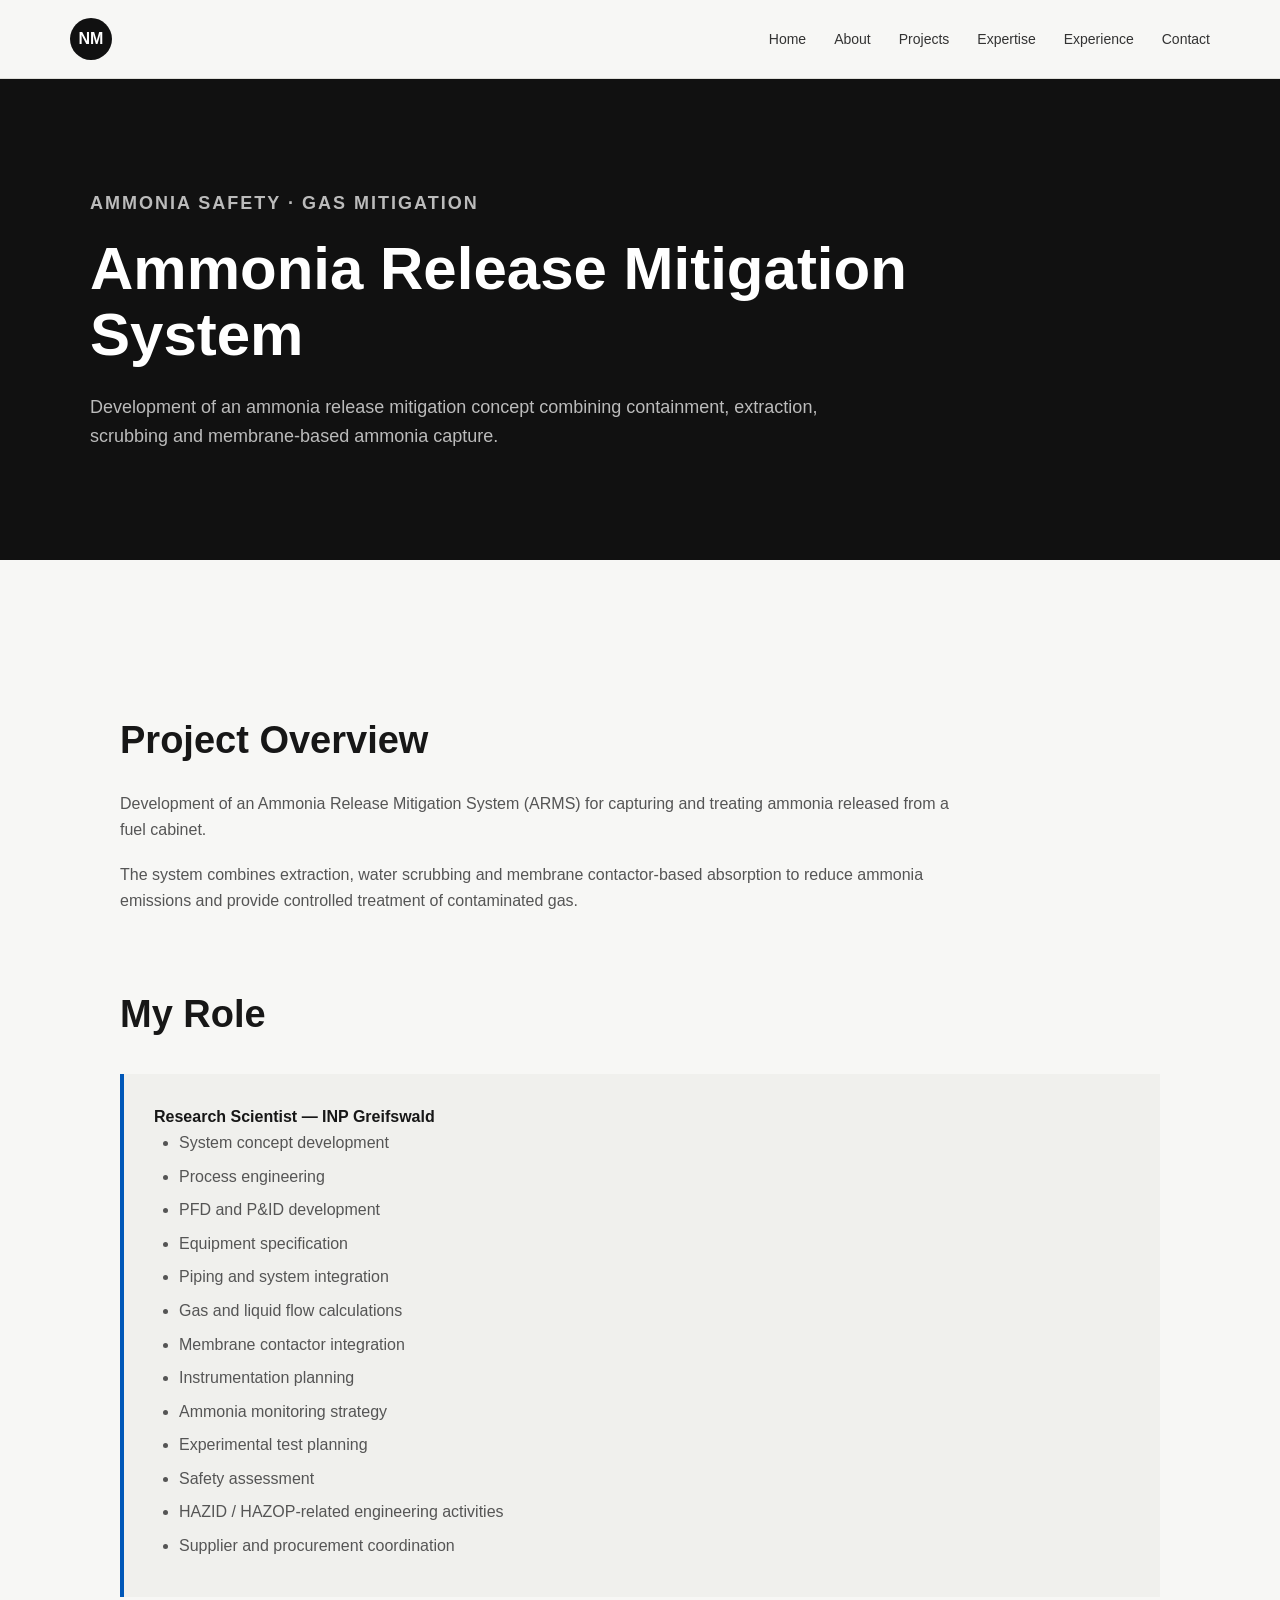
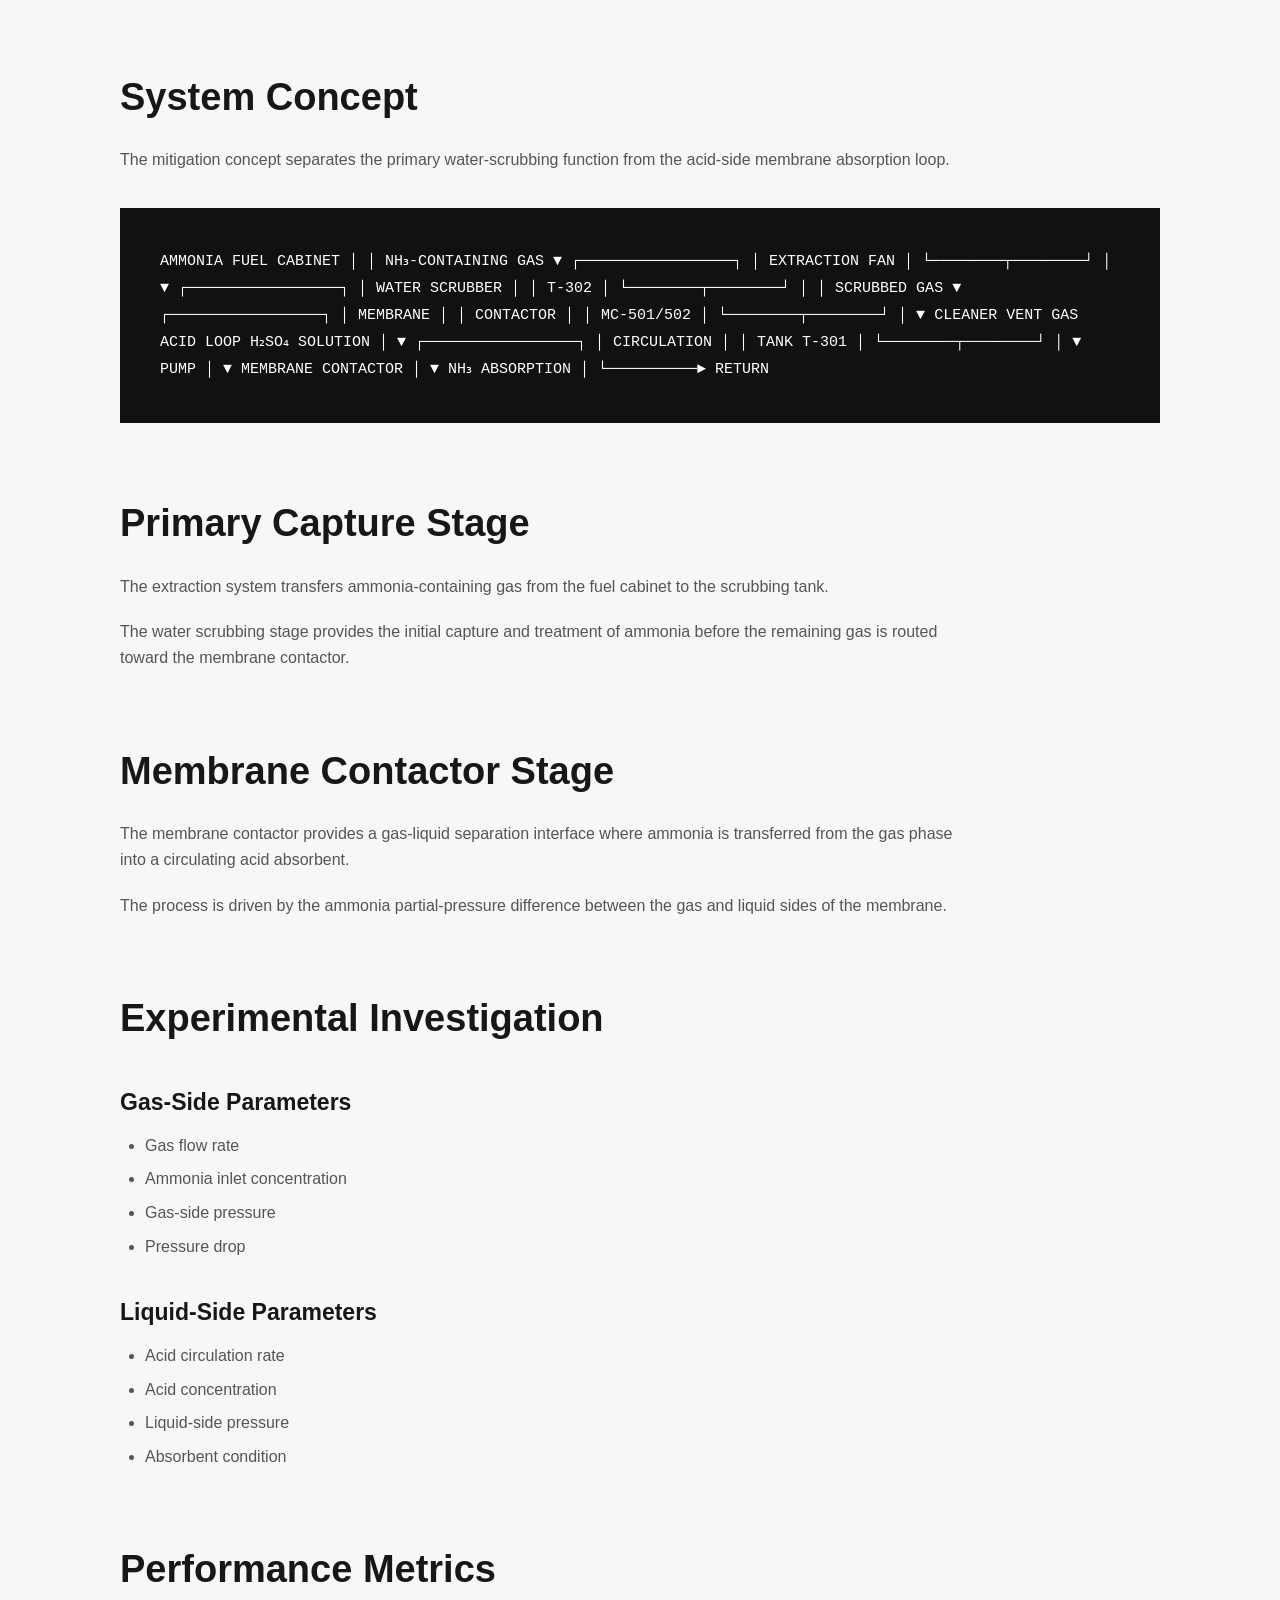
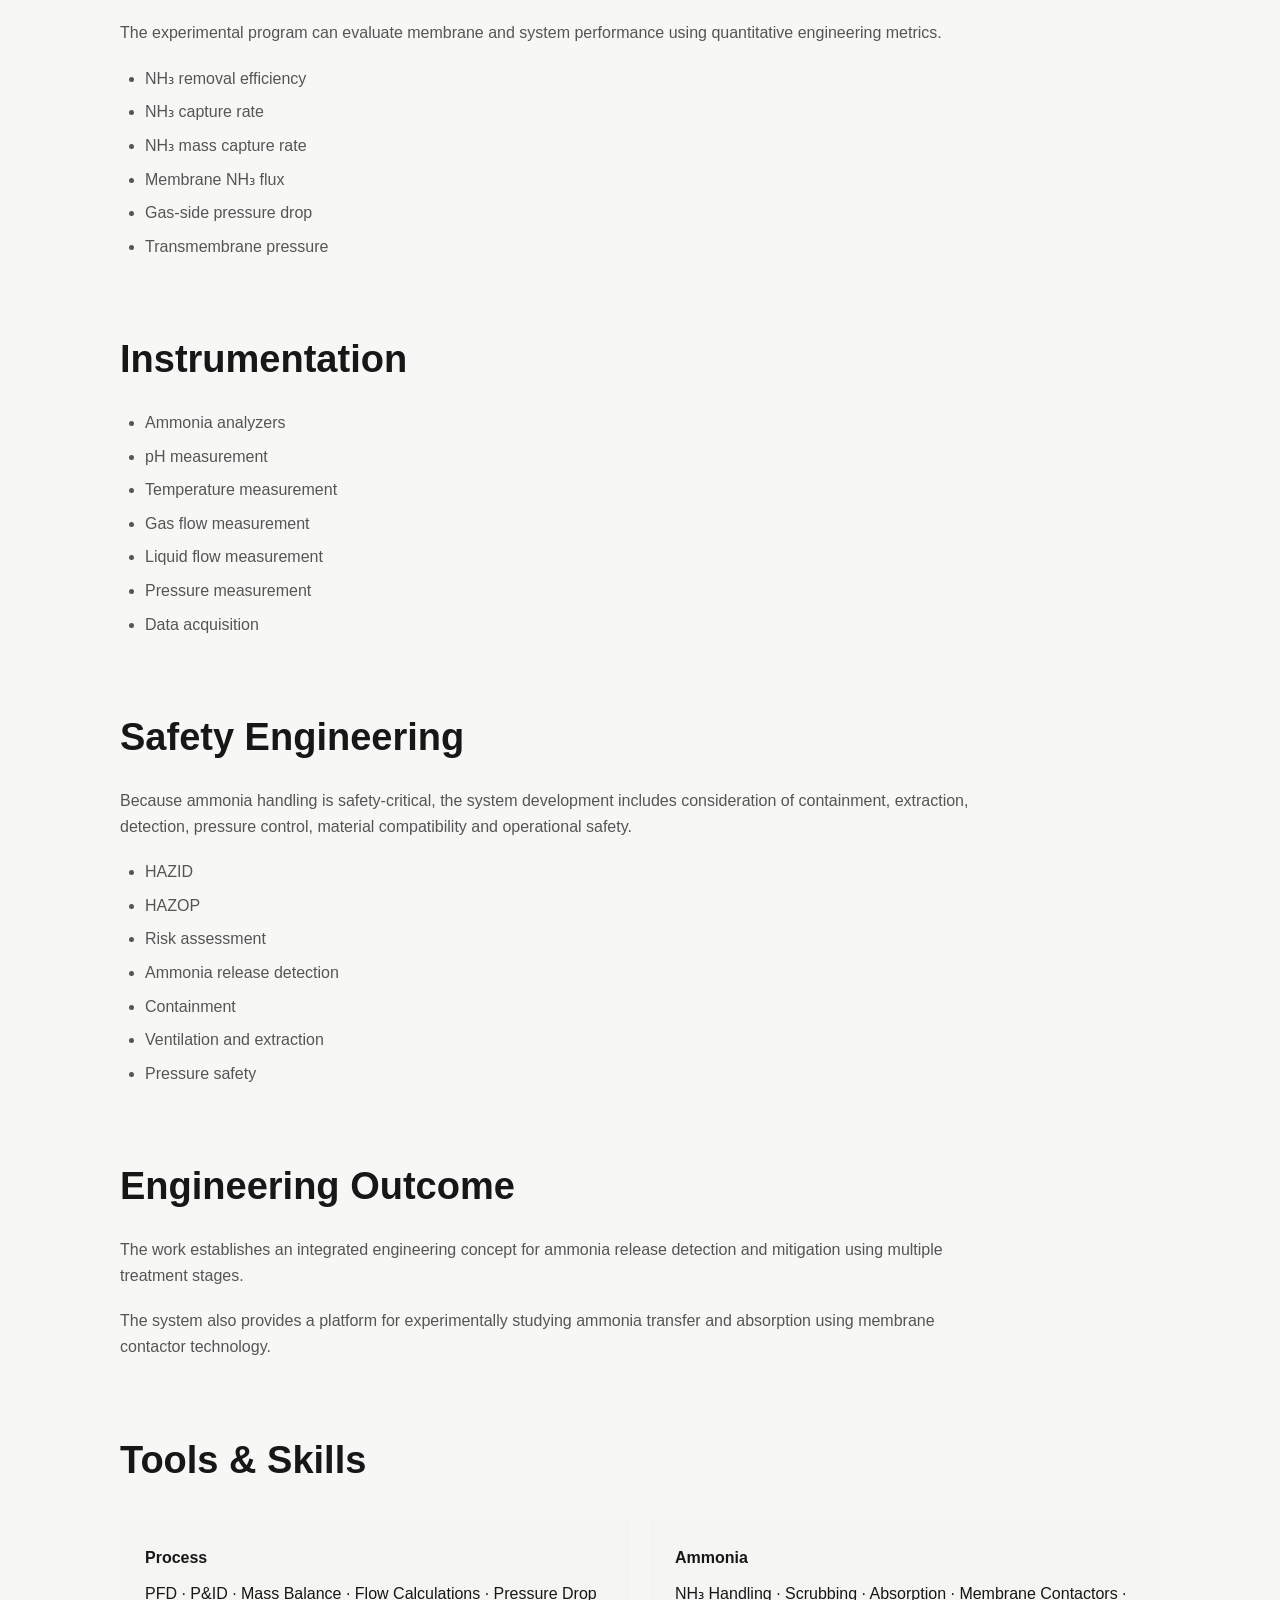
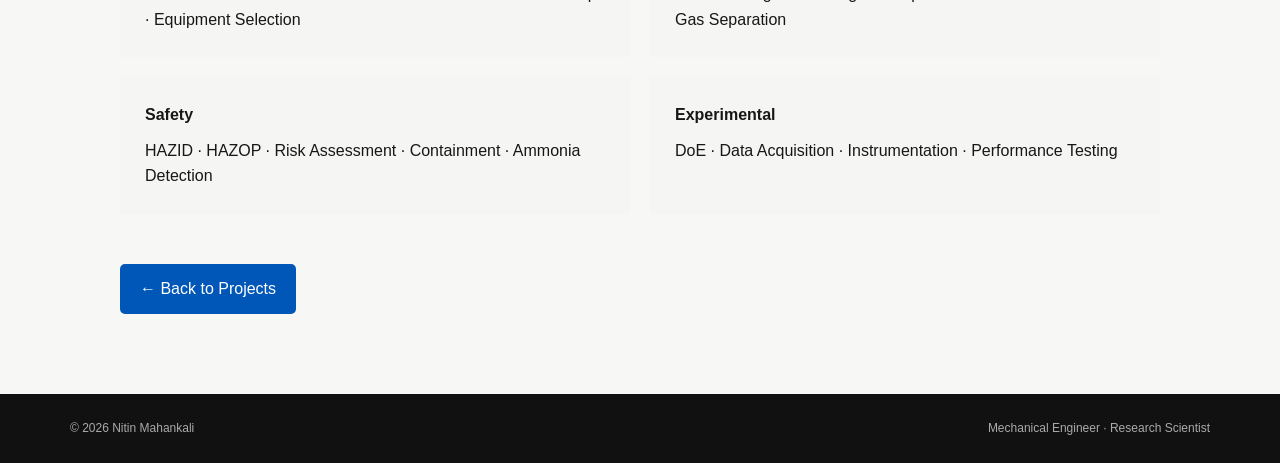
==== projects/ammonia-mitigation.html @ 378dc77d "Add ammonia mitigation project HTML page This HTML file outlines the Ammonia Release Mitigation Syst" ====
<!DOCTYPE html>
<html lang="en">

<head>

<meta charset="UTF-8">

<meta name="viewport" content="width=device-width, initial-scale=1.0">

<title>Ammonia Release Mitigation | Nitin Mahankali</title>

<link rel="stylesheet" href="../style.css">

<style>

.project-hero {
    background:#111;
    color:white;
    padding:110px 30px;
}

.project-hero-container {
    max-width:1100px;
    margin:auto;
}

.project-hero h1 {
    font-size:60px;
    line-height:1.1;
    max-width:850px;
    margin-bottom:25px;
}

.project-hero p {
    max-width:800px;
    color:#bbb;
    font-size:18px;
}

.project-content {
    max-width:1100px;
    margin:auto;
    padding:80px 30px;
}

.project-content h2 {
    font-size:38px;
    margin-top:70px;
    margin-bottom:20px;
}

.project-content h3 {
    font-size:23px;
    margin-top:35px;
    margin-bottom:12px;
}

.project-content p {
    max-width:850px;
    color:#555;
    margin-bottom:20px;
}

.project-content ul {
    max-width:850px;
    padding-left:25px;
    color:#555;
}

.project-content li {
    margin-bottom:8px;
}

.role-box {
    background:#f0f0ed;
    padding:30px;
    border-left:4px solid #0057b8;
    margin:30px 0;
}

.diagram {
    background:#111;
    color:white;
    padding:40px;
    margin:35px 0;
    font-family:monospace;
    font-size:15px;
    line-height:1.8;
    overflow-x:auto;
}

.skills-box {
    display:grid;
    grid-template-columns:repeat(2,1fr);
    gap:20px;
    margin-top:30px;
}

.skill-group {
    background:#f5f5f3;
    padding:25px;
}

.skill-group strong {
    display:block;
    margin-bottom:10px;
}

.back-button {
    display:inline-block;
    margin-top:50px;
    padding:12px 20px;
    background:#0057b8;
    color:white;
    text-decoration:none;
    border-radius:5px;
}

@media(max-width:700px) {

.project-hero h1 {
    font-size:42px;
}

.skills-box {
    grid-template-columns:1fr;
}

.project-content {
    padding:60px 20px;
}

}

</style>

</head>


<body>


<nav class="navbar">

<div class="nav-container">

<a href="../index.html" class="logo">NM</a>

<div class="nav-links">

<a href="../index.html#home">Home</a>
<a href="../index.html#about">About</a>
<a href="../index.html#projects">Projects</a>
<a href="../index.html#expertise">Expertise</a>
<a href="../index.html#experience">Experience</a>
<a href="../index.html#contact">Contact</a>

</div>

</div>

</nav>



<section class="project-hero">

<div class="project-hero-container">

<p class="eyebrow">
AMMONIA SAFETY · GAS MITIGATION
</p>

<h1>
Ammonia Release
Mitigation System
</h1>

<p>
Development of an ammonia release mitigation concept combining
containment, extraction, scrubbing and membrane-based ammonia
capture.
</p>

</div>

</section>



<main class="project-content">


<h2>Project Overview</h2>

<p>
Development of an Ammonia Release Mitigation System (ARMS)
for capturing and treating ammonia released from a fuel cabinet.
</p>

<p>
The system combines extraction, water scrubbing and membrane
contactor-based absorption to reduce ammonia emissions and
provide controlled treatment of contaminated gas.
</p>



<h2>My Role</h2>

<div class="role-box">

<strong>
Research Scientist — INP Greifswald
</strong>

<ul>

<li>System concept development</li>

<li>Process engineering</li>

<li>PFD and P&ID development</li>

<li>Equipment specification</li>

<li>Piping and system integration</li>

<li>Gas and liquid flow calculations</li>

<li>Membrane contactor integration</li>

<li>Instrumentation planning</li>

<li>Ammonia monitoring strategy</li>

<li>Experimental test planning</li>

<li>Safety assessment</li>

<li>HAZID / HAZOP-related engineering activities</li>

<li>Supplier and procurement coordination</li>

</ul>

</div>



<h2>System Concept</h2>

<p>
The mitigation concept separates the primary water-scrubbing
function from the acid-side membrane absorption loop.
</p>

<div class="diagram">

        AMMONIA FUEL CABINET
                │
                │ NH₃-CONTAINING GAS
                ▼
        ┌─────────────────┐
        │ EXTRACTION FAN  │
        └────────┬────────┘
                 │
                 ▼
        ┌─────────────────┐
        │ WATER SCRUBBER  │
        │     T-302       │
        └────────┬────────┘
                 │
                 │ SCRUBBED GAS
                 ▼
        ┌─────────────────┐
        │    MEMBRANE     │
        │    CONTACTOR    │
        │    MC-501/502   │
        └────────┬────────┘
                 │
                 ▼
             CLEANER
             VENT GAS


        ACID LOOP

        H₂SO₄ SOLUTION
                │
                ▼
        ┌─────────────────┐
        │ CIRCULATION     │
        │ TANK T-301      │
        └────────┬────────┘
                 │
                 ▼
              PUMP
                 │
                 ▼
        MEMBRANE CONTACTOR
                 │
                 ▼
        NH₃ ABSORPTION
                 │
                 └──────────► RETURN

</div>



<h2>Primary Capture Stage</h2>

<p>
The extraction system transfers ammonia-containing gas from the
fuel cabinet to the scrubbing tank.
</p>

<p>
The water scrubbing stage provides the initial capture and
treatment of ammonia before the remaining gas is routed toward
the membrane contactor.
</p>



<h2>Membrane Contactor Stage</h2>

<p>
The membrane contactor provides a gas-liquid separation interface
where ammonia is transferred from the gas phase into a circulating
acid absorbent.
</p>

<p>
The process is driven by the ammonia partial-pressure difference
between the gas and liquid sides of the membrane.
</p>



<h2>Experimental Investigation</h2>

<h3>Gas-Side Parameters</h3>

<ul>

<li>Gas flow rate</li>

<li>Ammonia inlet concentration</li>

<li>Gas-side pressure</li>

<li>Pressure drop</li>

</ul>


<h3>Liquid-Side Parameters</h3>

<ul>

<li>Acid circulation rate</li>

<li>Acid concentration</li>

<li>Liquid-side pressure</li>

<li>Absorbent condition</li>

</ul>



<h2>Performance Metrics</h2>

<p>
The experimental program can evaluate membrane and system
performance using quantitative engineering metrics.
</p>

<ul>

<li>NH₃ removal efficiency</li>

<li>NH₃ capture rate</li>

<li>NH₃ mass capture rate</li>

<li>Membrane NH₃ flux</li>

<li>Gas-side pressure drop</li>

<li>Transmembrane pressure</li>

</ul>



<h2>Instrumentation</h2>

<ul>

<li>Ammonia analyzers</li>

<li>pH measurement</li>

<li>Temperature measurement</li>

<li>Gas flow measurement</li>

<li>Liquid flow measurement</li>

<li>Pressure measurement</li>

<li>Data acquisition</li>

</ul>



<h2>Safety Engineering</h2>

<p>
Because ammonia handling is safety-critical, the system development
includes consideration of containment, extraction, detection,
pressure control, material compatibility and operational safety.
</p>

<ul>

<li>HAZID</li>

<li>HAZOP</li>

<li>Risk assessment</li>

<li>Ammonia release detection</li>

<li>Containment</li>

<li>Ventilation and extraction</li>

<li>Pressure safety</li>

</ul>



<h2>Engineering Outcome</h2>

<p>
The work establishes an integrated engineering concept for
ammonia release detection and mitigation using multiple
treatment stages.
</p>

<p>
The system also provides a platform for experimentally studying
ammonia transfer and absorption using membrane contactor
technology.
</p>



<h2>Tools & Skills</h2>

<div class="skills-box">

<div class="skill-group">

<strong>Process</strong>

PFD · P&ID · Mass Balance · Flow Calculations ·
Pressure Drop · Equipment Selection

</div>


<div class="skill-group">

<strong>Ammonia</strong>

NH₃ Handling · Scrubbing · Absorption ·
Membrane Contactors · Gas Separation

</div>


<div class="skill-group">

<strong>Safety</strong>

HAZID · HAZOP · Risk Assessment ·
Containment · Ammonia Detection

</div>


<div class="skill-group">

<strong>Experimental</strong>

DoE · Data Acquisition · Instrumentation ·
Performance Testing

</div>

</div>



<a href="../index.html#projects" class="back-button">

← Back to Projects

</a>

</main>


<footer>

<div class="footer-container">

<p>© 2026 Nitin Mahankali</p>

<p>Mechanical Engineer · Research Scientist</p>

</div>

</footer>


</body>

</html>
---- style.css ----
* {
    margin: 0;
    padding: 0;
    box-sizing: border-box;
}


html {
    scroll-behavior: smooth;
}


body {

    font-family:
        Inter,
        Arial,
        Helvetica,
        sans-serif;

    background: #f7f7f5;

    color: #171717;

    line-height: 1.6;
}


/* =========================
   NAVIGATION
========================= */

.navbar {

    position: sticky;

    top: 0;

    z-index: 1000;

    background: rgba(247, 247, 245, 0.95);

    border-bottom: 1px solid #deded9;

    backdrop-filter: blur(10px);
}


.nav-container {

    max-width: 1200px;

    margin: auto;

    padding: 18px 30px;

    display: flex;

    justify-content: space-between;

    align-items: center;
}


.logo {

    width: 42px;

    height: 42px;

    display: flex;

    align-items: center;

    justify-content: center;

    background: #111;

    color: white;

    text-decoration: none;

    font-weight: 700;

    border-radius: 50%;
}


.nav-links {

    display: flex;

    gap: 28px;
}


.nav-links a {

    color: #333;

    text-decoration: none;

    font-size: 14px;

    font-weight: 500;
}


.nav-links a:hover {

    color: #0057b8;
}



/* =========================
   GENERAL
========================= */

.section-container {

    max-width: 1200px;

    margin: auto;

    padding: 0 30px;
}


.section {

    padding: 110px 0;
}


.eyebrow {

    font-size: 12px;

    letter-spacing: 2px;

    font-weight: 700;

    color: #0057b8;

    margin-bottom: 18px;
}


.section-heading {

    max-width: 800px;

    margin-bottom: 55px;
}


.section-heading h2 {

    font-size: 48px;

    line-height: 1.15;

    margin-bottom: 20px;
}


.section-heading > p:last-child {

    color: #666;

    font-size: 17px;
}



/* =========================
   HERO
========================= */

.hero {

    min-height: 88vh;

    display: flex;

    align-items: center;

    background: #f7f7f5;
}


.hero-container {

    max-width: 1200px;

    width: 100%;

    margin: auto;

    padding: 100px 30px;

    display: grid;

    grid-template-columns: 1.3fr 0.7fr;

    gap: 80px;

    align-items: center;
}


.hero h1 {

    font-size: 68px;

    line-height: 1.05;

    letter-spacing: -2px;

    max-width: 800px;

    margin-bottom: 30px;
}


.hero h1 span {

    display: block;

    color: #0057b8;
}


.hero-description {

    max-width: 750px;

    font-size: 19px;

    color: #555;

    margin-bottom: 35px;
}


.hero-buttons {

    display: flex;

    gap: 14px;

    margin-bottom: 40px;
}


.btn {

    display: inline-block;

    padding: 13px 23px;

    text-decoration: none;

    border-radius: 5px;

    font-weight: 600;

    font-size: 14px;
}


.btn-primary {

    background: #0057b8;

    color: white;
}


.btn-outline {

    border: 1px solid #222;

    color: #222;

    background: transparent;
}


.btn:hover {

    transform: translateY(-2px);
}


.hero-tags {

    display: flex;

    flex-wrap: wrap;

    gap: 8px;
}


.hero-tags span {

    border: 1px solid #d5d5d0;

    padding: 7px 12px;

    border-radius: 20px;

    font-size: 12px;

    color: #555;
}



/* =========================
   HERO VISUAL
========================= */

.hero-visual {

    display: flex;

    justify-content: center;
}


.engineering-card {

    width: 330px;

    height: 390px;

    background: #111;

    color: white;

    padding: 35px;

    display: flex;

    flex-direction: column;

    justify-content: space-between;

    transform: rotate(2deg);

    box-shadow: 20px 20px 0 #d9d9d4;
}


.card-line {

    width: 60px;

    height: 3px;

    background: #3d8eea;
}


.engineering-card p {

    font-size: 11px;

    letter-spacing: 2px;

    color: #aaa;
}


.engineering-card h3 {

    font-size: 25px;

    line-height: 1.2;
}


.system-diagram {

    display: flex;

    align-items: center;

    justify-content: space-between;

    border-top: 1px solid #444;

    border-bottom: 1px solid #444;

    padding: 25px 0;

    font-size: 13px;

    font-weight: 700;
}


.arrow {

    color: #3d8eea;
}



/* =========================
   ABOUT
========================= */

.about {

    background: white;
}


.about-grid {

    display: grid;

    grid-template-columns: 1fr 1fr;

    gap: 80px;
}


.about-grid p {

    color: #555;

    margin-bottom: 20px;
}


.large-text {

    font-size: 28px;

    line-height: 1.4;

    color: #222 !important;
}



/* =========================
   PROJECTS
========================= */

.projects {

    background: #eeeeeb;
}


.project-grid {

    display: grid;

    grid-template-columns: repeat(3, 1fr);

    gap: 20px;
}


.project-card {

    background: white;

    padding: 35px;

    min-height: 350px;

    border: 1px solid #ddd;

    display: flex;

    flex-direction: column;

    transition: 0.25s ease;
}


.project-card:hover {

    transform: translateY(-7px);

    box-shadow: 0 15px 35px rgba(0,0,0,0.08);
}


.project-number {

    font-size: 12px;

    color: #888;

    margin-bottom: 35px;
}


.project-category {

    font-size: 11px;

    letter-spacing: 1.5px;

    color: #0057b8;

    font-weight: 700;

    margin-bottom: 15px;
}


.project-card h3 {

    font-size: 25px;

    line-height: 1.2;

    margin-bottom: 18px;
}


.project-card p {

    color: #666;

    font-size: 15px;
}


.project-card a {

    margin-top: auto;

    padding-top: 25px;

    text-decoration: none;

    color: #0057b8;

    font-weight: 700;

    font-size: 14px;
}



/* =========================
   EXPERTISE
========================= */

.expertise {

    background: #111;

    color: white;
}


.expertise .section-heading h2 {

    color: white;
}


.expertise-grid {

    display: grid;

    grid-template-columns: repeat(3, 1fr);

    gap: 1px;

    background: #444;
}


.expertise-card {

    background: #111;

    padding: 35px;

    min-height: 220px;
}


.expertise-card span {

    font-size: 12px;

    color: #777;
}


.expertise-card h3 {

    font-size: 22px;

    margin: 25px 0 15px;
}


.expertise-card p {

    color: #aaa;

    font-size: 14px;
}



/* =========================
   EXPERIENCE
========================= */

.experience {

    background: white;
}


.timeline {

    border-top: 1px solid #ccc;
}


.timeline-item {

    display: grid;

    grid-template-columns: 220px 1fr;

    gap: 50px;

    padding: 40px 0;

    border-bottom: 1px solid #ccc;
}


.timeline-year {

    font-size: 14px;

    color: #0057b8;

    font-weight: 700;
}


.timeline-item h3 {

    font-size: 25px;

    margin-bottom: 4px;
}


.company {

    color: #666;

    font-weight: 600;

    margin-bottom: 15px;
}


.timeline-item p:last-child {

    color: #666;

    max-width: 750px;
}



/* =========================
   CONTACT
========================= */

.contact {

    background: #eeeeeb;

    text-align: center;
}


.contact .section-container {

    max-width: 850px;
}


.contact h2 {

    font-size: 55px;

    line-height: 1.1;

    margin-bottom: 25px;
}


.contact > .section-container > p:not(.eyebrow) {

    color: #666;

    font-size: 18px;

    margin-bottom: 35px;
}


.contact-links {

    display: flex;

    justify-content: center;

    gap: 30px;
}


.contact-links a {

    color: #0057b8;

    text-decoration: none;

    font-weight: 700;
}



/* =========================
   FOOTER
========================= */

footer {

    background: #111;

    color: #aaa;
}


.footer-container {

    max-width: 1200px;

    margin: auto;

    padding: 25px 30px;

    display: flex;

    justify-content: space-between;

    font-size: 12px;
}



/* =========================
   MOBILE
========================= */

@media (max-width: 900px) {

    .nav-links {

        gap: 14px;
    }


    .hero-container {

        grid-template-columns: 1fr;

        gap: 60px;
    }


    .hero h1 {

        font-size: 52px;
    }


    .hero-visual {

        justify-content: flex-start;
    }


    .project-grid {

        grid-template-columns: 1fr 1fr;
    }


    .expertise-grid {

        grid-template-columns: 1fr 1fr;
    }


    .about-grid {

        grid-template-columns: 1fr;

        gap: 30px;
    }

}


@media (max-width: 600px) {

    .nav-container {

        padding: 15px 20px;
    }


    .nav-links a:nth-child(n+4) {

        display: none;
    }


    .section {

        padding: 75px 0;
    }


    .section-container {

        padding: 0 20px;
    }


    .hero-container {

        padding: 75px 20px;
    }


    .hero h1 {

        font-size: 42px;

        letter-spacing: -1px;
    }


    .hero-description {

        font-size: 17px;
    }


    .hero-buttons {

        flex-direction: column;

        align-items: flex-start;
    }


    .engineering-card {

        width: 280px;

        height: 340px;
    }


    .project-grid {

        grid-template-columns: 1fr;
    }


    .expertise-grid {

        grid-template-columns: 1fr;
    }


    .section-heading h2 {

        font-size: 38px;
    }


    .timeline-item {

        grid-template-columns: 1fr;

        gap: 10px;
    }


    .contact h2 {

        font-size: 40px;
    }


    .contact-links {

        flex-direction: column;

        gap: 15px;
    }


    .footer-container {

        flex-direction: column;

        gap: 8px;
    }

}
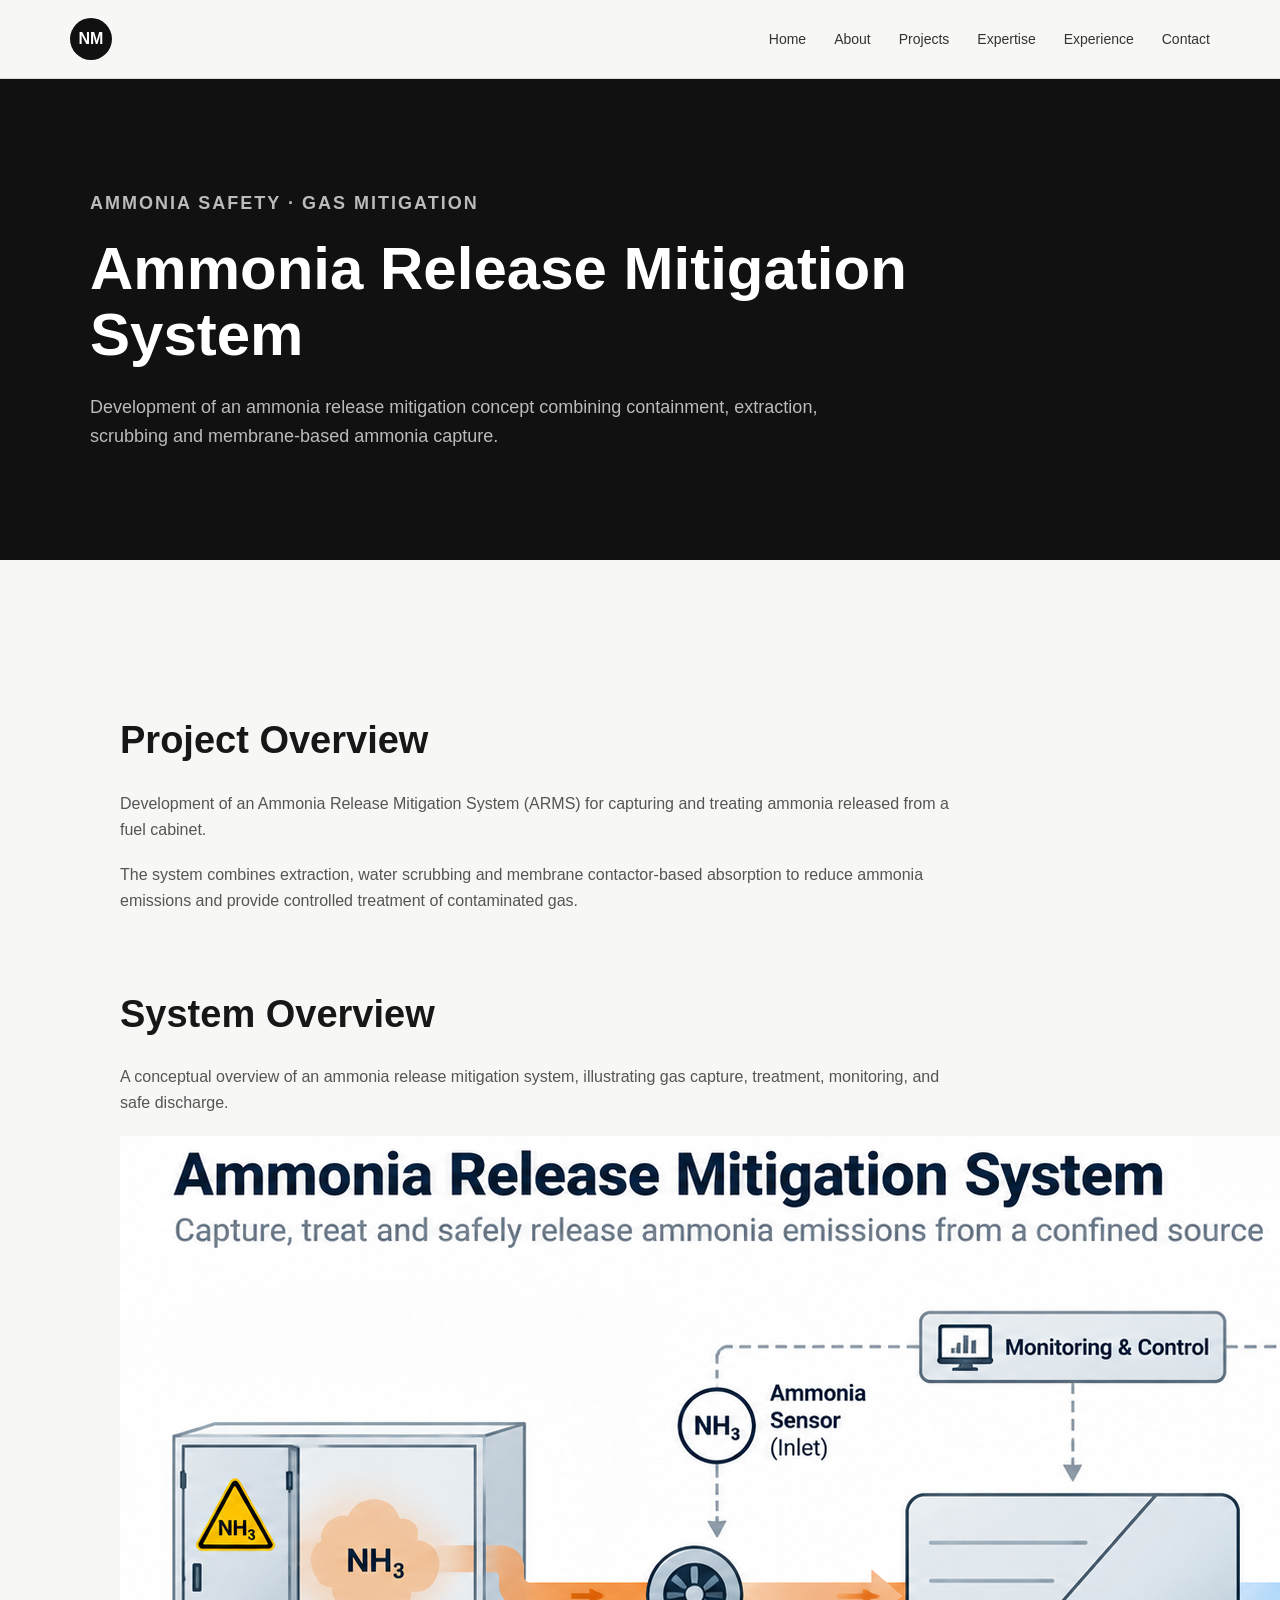
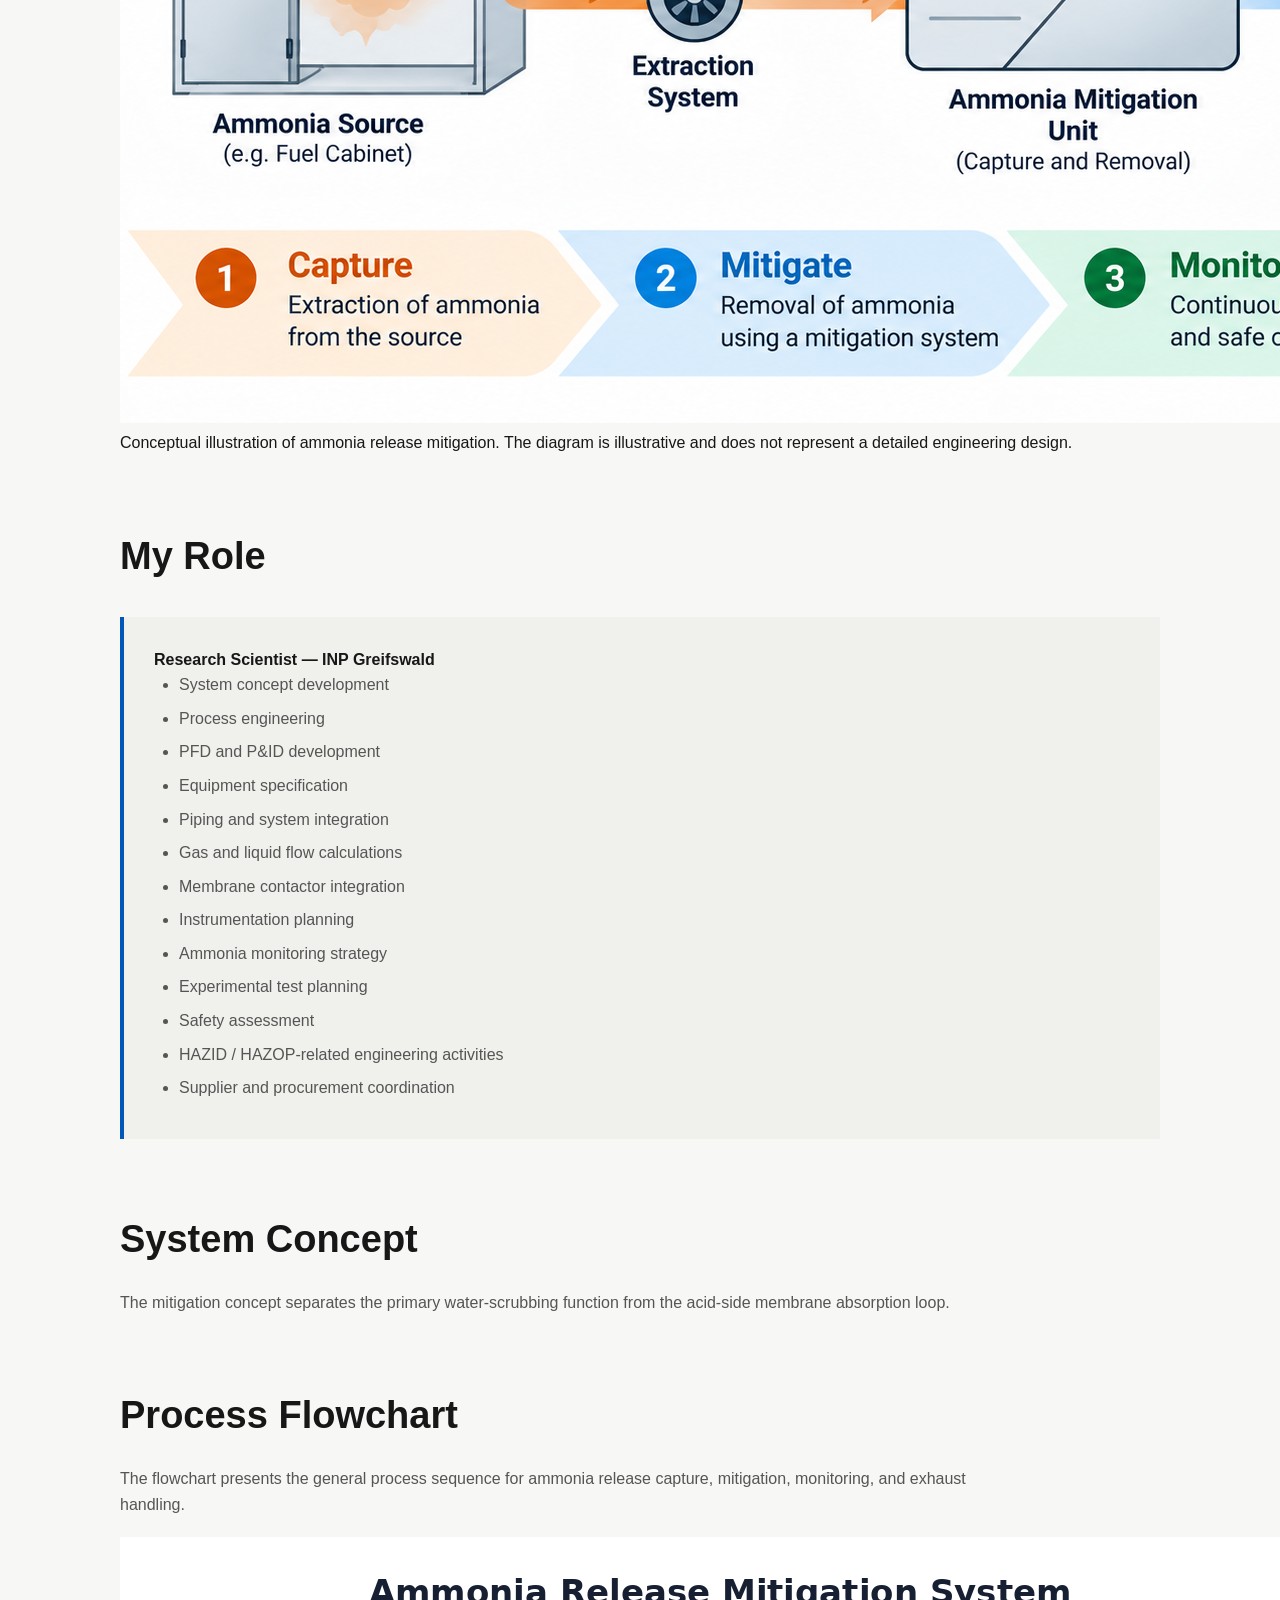
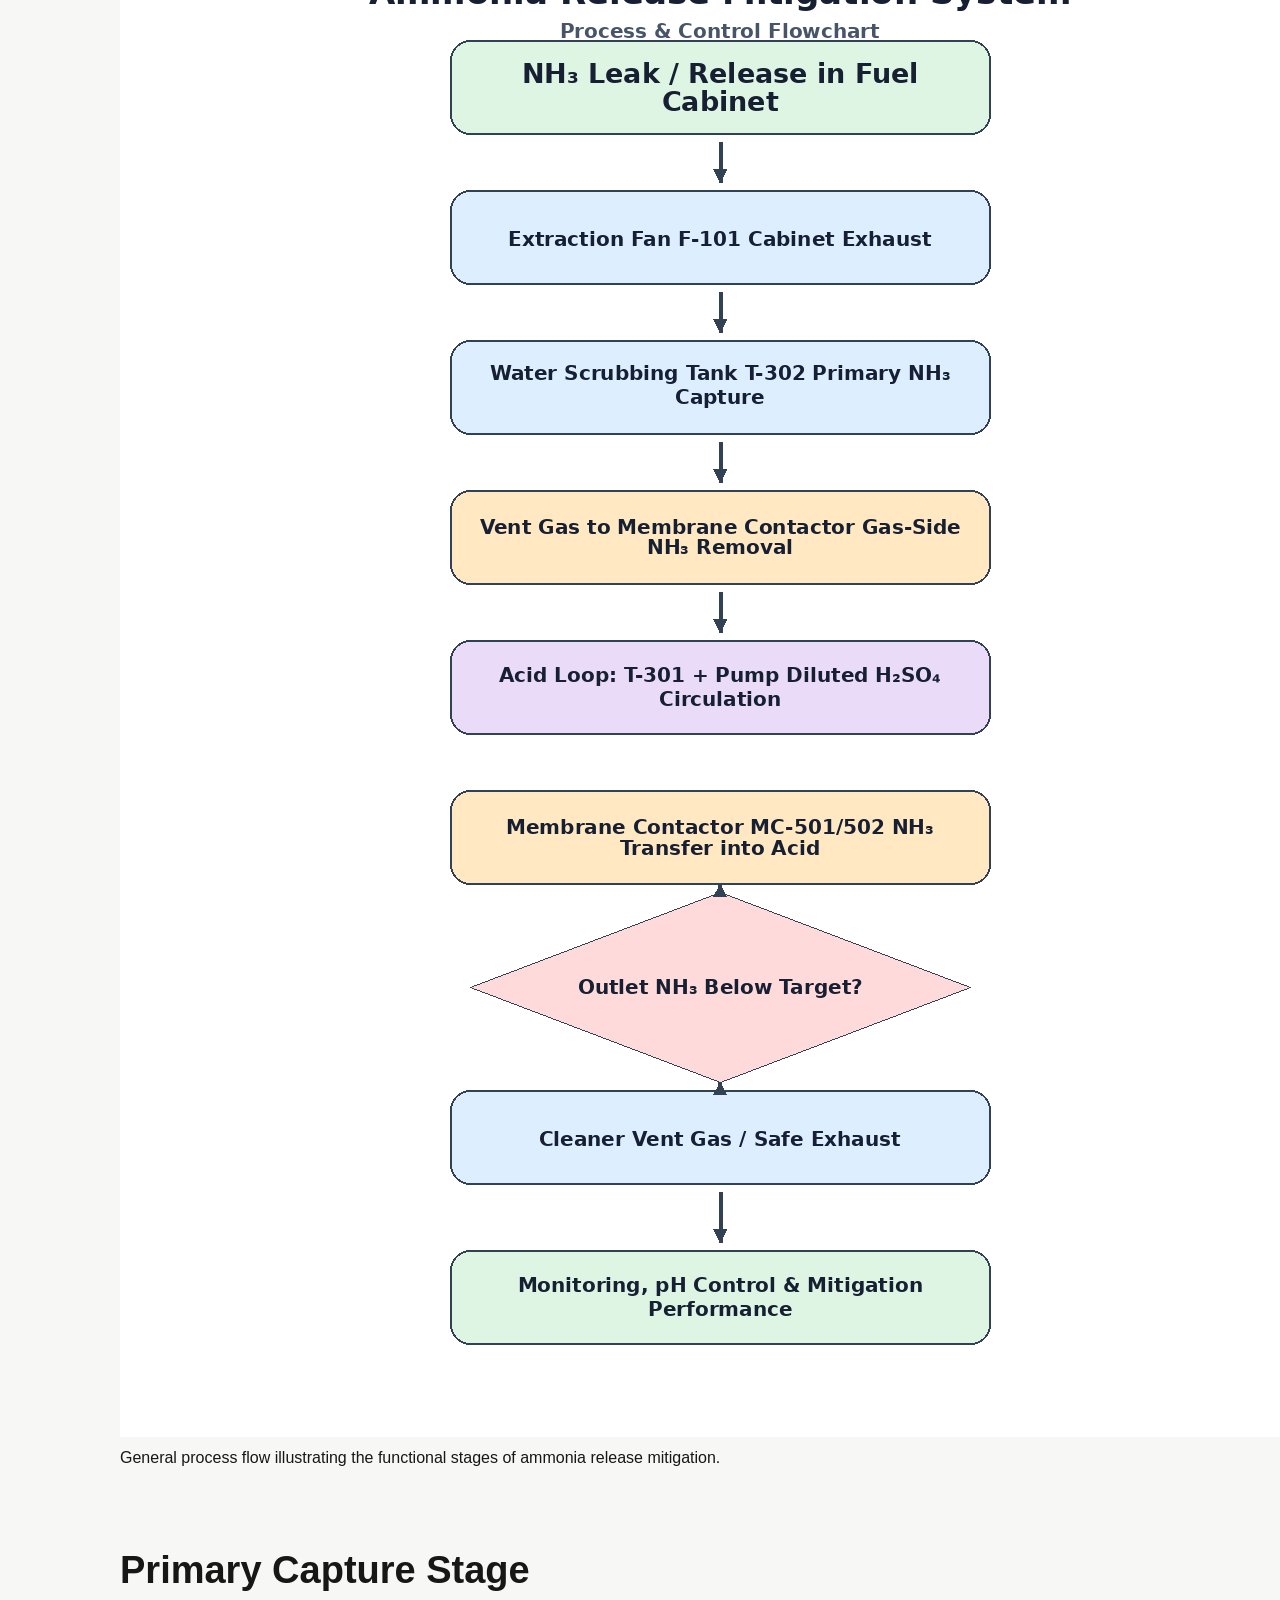
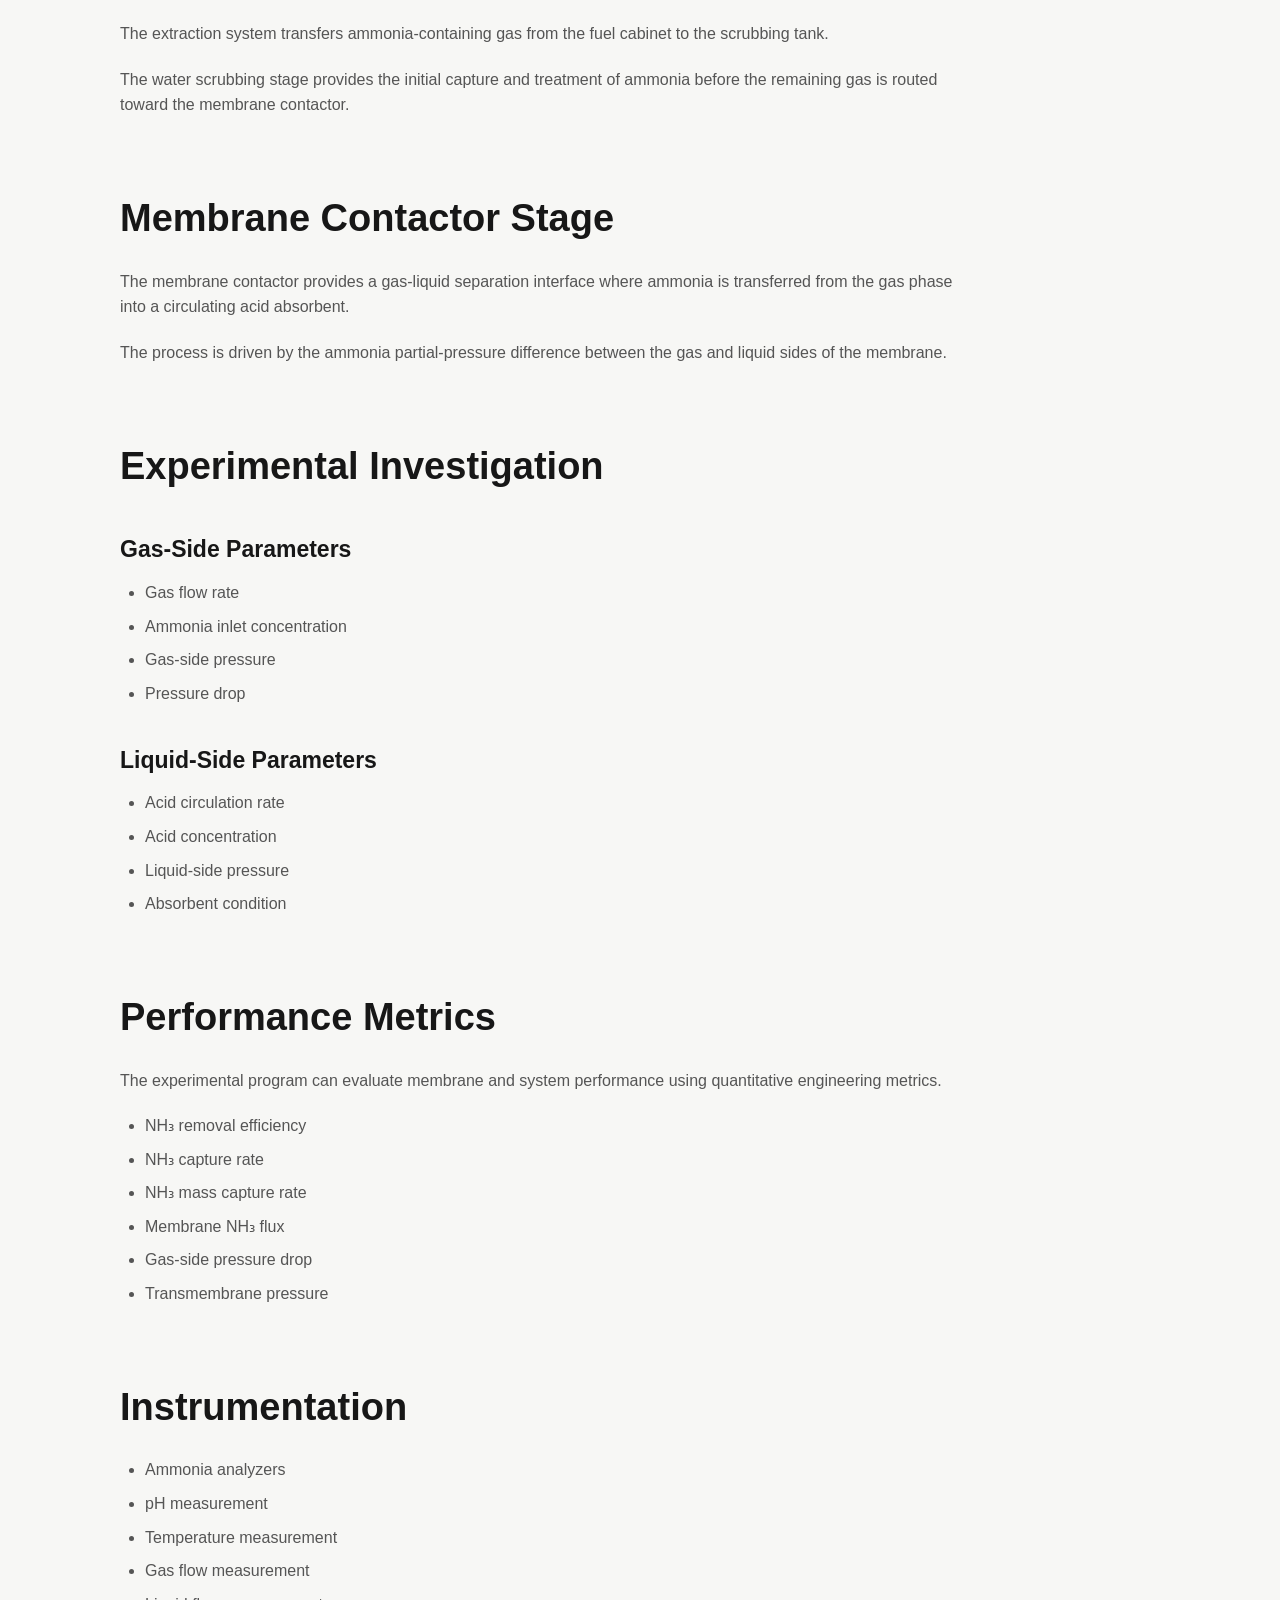
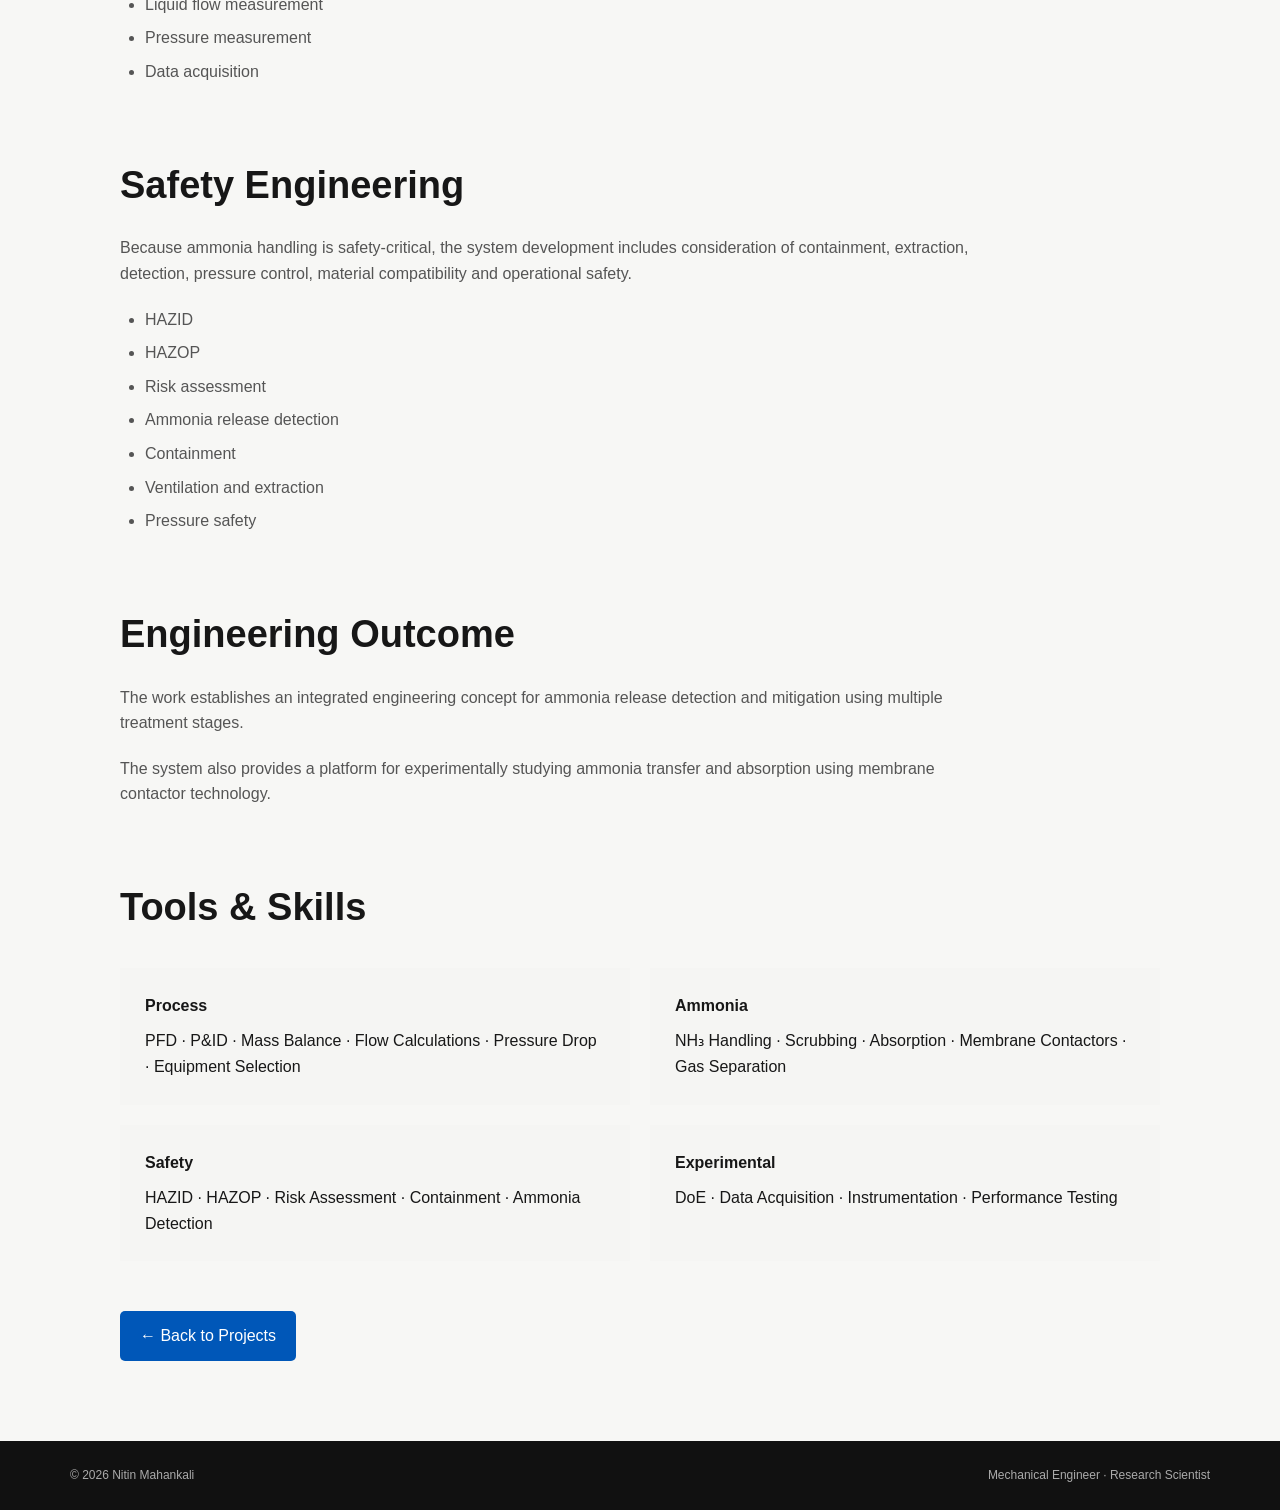
==== commit aa6f186f: "Enhance ammonia mitigation documentation with overview and flowchart Added an overview section and a" ====
--- a/projects/ammonia-mitigation.html
+++ b/projects/ammonia-mitigation.html
@@ -204,7 +204,31 @@
 provide controlled treatment of contaminated gas.
 </p>
 
-
+<!-- Generic Ammonia Mitigation System Overview -->
+<section class="mitigation-overview">
+  <h2>System Overview</h2>
+
+  <p>
+    A conceptual overview of an ammonia release mitigation system,
+    illustrating gas capture, treatment, monitoring, and safe discharge.
+  </p>
+
+  <figure class="mitigation-overview-figure">
+    <img
+      src="Ammonia Release Mitigation Flow System.png"
+      alt="Conceptual illustration of ammonia capture, mitigation,
+           monitoring and treated-gas discharge"
+      class="mitigation-overview-image"
+      loading="lazy"
+    >
+
+    <figcaption>
+      Conceptual illustration of ammonia release mitigation.
+      The diagram is illustrative and does not represent a detailed
+      engineering design.
+    </figcaption>
+  </figure>
+</section>
 
 <h2>My Role</h2>
 
@@ -255,57 +279,30 @@
 function from the acid-side membrane absorption loop.
 </p>
 
-<div class="diagram">
-
-        AMMONIA FUEL CABINET
-                │
-                │ NH₃-CONTAINING GAS
-                ▼
-        ┌─────────────────┐
-        │ EXTRACTION FAN  │
-        └────────┬────────┘
-                 │
-                 ▼
-        ┌─────────────────┐
-        │ WATER SCRUBBER  │
-        │     T-302       │
-        └────────┬────────┘
-                 │
-                 │ SCRUBBED GAS
-                 ▼
-        ┌─────────────────┐
-        │    MEMBRANE     │
-        │    CONTACTOR    │
-        │    MC-501/502   │
-        └────────┬────────┘
-                 │
-                 ▼
-             CLEANER
-             VENT GAS
-
-
-        ACID LOOP
-
-        H₂SO₄ SOLUTION
-                │
-                ▼
-        ┌─────────────────┐
-        │ CIRCULATION     │
-        │ TANK T-301      │
-        └────────┬────────┘
-                 │
-                 ▼
-              PUMP
-                 │
-                 ▼
-        MEMBRANE CONTACTOR
-                 │
-                 ▼
-        NH₃ ABSORPTION
-                 │
-                 └──────────► RETURN
-
-</div>
+<!-- Ammonia Mitigation Process Flowchart -->
+<section class="mitigation-flowchart">
+  <h2>Process Flowchart</h2>
+
+  <p>
+    The flowchart presents the general process sequence for ammonia
+    release capture, mitigation, monitoring, and exhaust handling.
+  </p>
+
+  <figure class="mitigation-flowchart-figure">
+    <img
+      src="ammonia-mitigation.png"
+      alt="Process flowchart illustrating the general ammonia release
+           mitigation sequence"
+      class="mitigation-flowchart-image"
+      loading="lazy"
+    >
+
+    <figcaption>
+      General process flow illustrating the functional stages of
+      ammonia release mitigation.
+    </figcaption>
+  </figure>
+</section>
 
 
 
--- a/style.css
+++ b/style.css
@@ -938,3 +938,283 @@
     }
 
 }
+
+
+.project-visual {
+  margin: 48px 0;
+}
+
+.project-visual h2 {
+  margin-bottom: 12px;
+}
+
+.project-visual figure {
+  margin: 24px 0;
+}
+
+.project-infographic {
+  display: block;
+  width: 100%;
+  max-width: 1200px;
+  height: auto;
+  margin: 0 auto;
+  border: 1px solid #dbe4ee;
+  border-radius: 12px;
+  box-shadow: 0 8px 24px rgba(0, 0, 0, 0.08);
+}
+
+.project-visual figcaption {
+  margin-top: 12px;
+  text-align: center;
+  font-size: 0.9rem;
+  color: #64748b;
+}
+
+
+
+.system-flowchart {
+  margin: 48px 0;
+}
+
+.system-flowchart h2 {
+  margin-bottom: 16px;
+}
+
+.system-flowchart p {
+  line-height: 1.7;
+  margin-bottom: 20px;
+}
+
+
+.flowchart-image {
+  display: block;
+  width: 100%;
+  max-width: 600px;
+  height: auto;
+  margin: 25px auto;
+  border: 1px solid #dbe4ee;
+  border-radius: 10px;
+  box-shadow: 0 6px 18px rgba(0, 0, 0, 0.08);
+}
+
+
+/* Power-to-Ammonia Project Description */
+
+.project-description {
+  margin: 35px 0;
+  padding: 28px;
+  background: #f8fafc;
+  border: 1px solid #dbe4ee;
+  border-radius: 12px;
+  line-height: 1.8;
+}
+
+.project-description h2 {
+  margin-top: 0;
+  margin-bottom: 18px;
+  color: #123b63;
+}
+
+.project-description h3 {
+  margin-top: 26px;
+  margin-bottom: 10px;
+  color: #174f7a;
+}
+
+.project-description p {
+  color: #334155;
+  margin-bottom: 14px;
+}
+
+.description-figure {
+  margin: 24px 0;
+  text-align: center;
+}
+
+.description-image {
+  display: block;
+  width: 100%;
+  max-width: 1000px;
+  height: auto;
+  margin: 0 auto;
+  border: 1px solid #dbe4ee;
+  border-radius: 10px;
+}
+
+.description-figure figcaption {
+  margin-top: 10px;
+  color: #64748b;
+  font-size: 0.9rem;
+}
+
+.description-download {
+  margin-top: 28px;
+  padding-top: 20px;
+  border-top: 1px solid #dbe4ee;
+}
+
+.download-link {
+  display: inline-block;
+  padding: 10px 18px;
+  background: #174f7a;
+  color: #ffffff;
+  text-decoration: none;
+  border-radius: 6px;
+  font-weight: 600;
+}
+
+.download-link:hover {
+  background: #123b63;
+}
+
+@media (max-width: 600px) {
+  .project-description {
+    padding: 18px;
+  }
+}
+
+
+
+
+/* NH3-H2 Combustion Project Overview */
+
+.project-overview {
+  margin: 30px 0 40px;
+  text-align: center;
+}
+
+.project-overview h2 {
+  color: #123b63;
+  margin-bottom: 18px;
+}
+
+.project-overview-image {
+  display: block;
+  width: 100%;
+  max-width: 750px;
+  height: auto;
+  margin: 0 auto;
+  border: 1px solid #dbe4ee;
+  border-radius: 10px;
+  box-shadow: 0 6px 18px rgba(0, 0, 0, 0.08);
+}
+
+.image-caption {
+  margin-top: 12px;
+  color: #64748b;
+  font-size: 0.9rem;
+  line-height: 1.6;
+}
+
+
+
+/* =========================================
+   POWER-TO-AMMONIA: OVERVIEW IMAGE
+========================================= */
+
+.flowchart-container {
+    display: block;
+    width: 100%;
+    max-width: 1000px;
+    margin: 30px auto 45px;
+    padding: 0;
+    text-align: center;
+}
+
+.system-flowchart-image {
+    display: block;
+    width: 100%;
+    max-width: 100%;
+    height: auto;
+    margin: 0 auto;
+
+    /* Clean presentation: no oversized outline */
+    border: none;
+    border-radius: 0;
+    box-shadow: none;
+}
+
+.image-caption {
+    max-width: 850px;
+    margin: 12px auto 0;
+    color: #64748b;
+    font-size: 0.9rem;
+    line-height: 1.6;
+    text-align: center;
+}
+
+/* Keep the overview image within the mobile layout */
+@media (max-width: 700px) {
+    .flowchart-container {
+        width: 100%;
+        margin: 24px auto 35px;
+    }
+
+    .system-flowchart-image {
+        width: 100%;
+    }
+}
+
+/* NH3/H2 Combustion — Project Overview */
+.project-overview {
+  width: 100%;
+  margin: 35px 0 45px;
+}
+
+.project-overview-image {
+  display: block;
+  width: 100%;
+  max-width: 1000px;
+  height: auto;
+  margin: 0 auto;
+  border: none;
+  border-radius: 0;
+  box-shadow: none;
+}
+
+.project-overview .image-caption {
+  max-width: 850px;
+  margin: 12px auto 0;
+  text-align: center;
+  color: #64748b;
+  font-size: 0.9rem;
+  line-height: 1.6;
+}
+
+@media (max-width: 600px) {
+  .project-overview-image {
+    max-width: 100%;
+  }
+}
+
+/* NH3/H2 Combustion — Experimental Setup */
+.experimental-setup {
+  width: 100%;
+  margin: 30px 0 45px;
+}
+
+.experimental-setup-image {
+  display: block;
+  width: 100%;
+  max-width: 1000px;
+  height: auto;
+  margin: 0 auto;
+  border: none;
+  border-radius: 0;
+  box-shadow: none;
+}
+
+.experimental-setup figcaption {
+  max-width: 850px;
+  margin: 12px auto 0;
+  text-align: center;
+  color: #64748b;
+  font-size: 0.9rem;
+  line-height: 1.6;
+}
+
+@media (max-width: 600px) {
+  .experimental-setup-image {
+    max-width: 100%;
+  }
+}
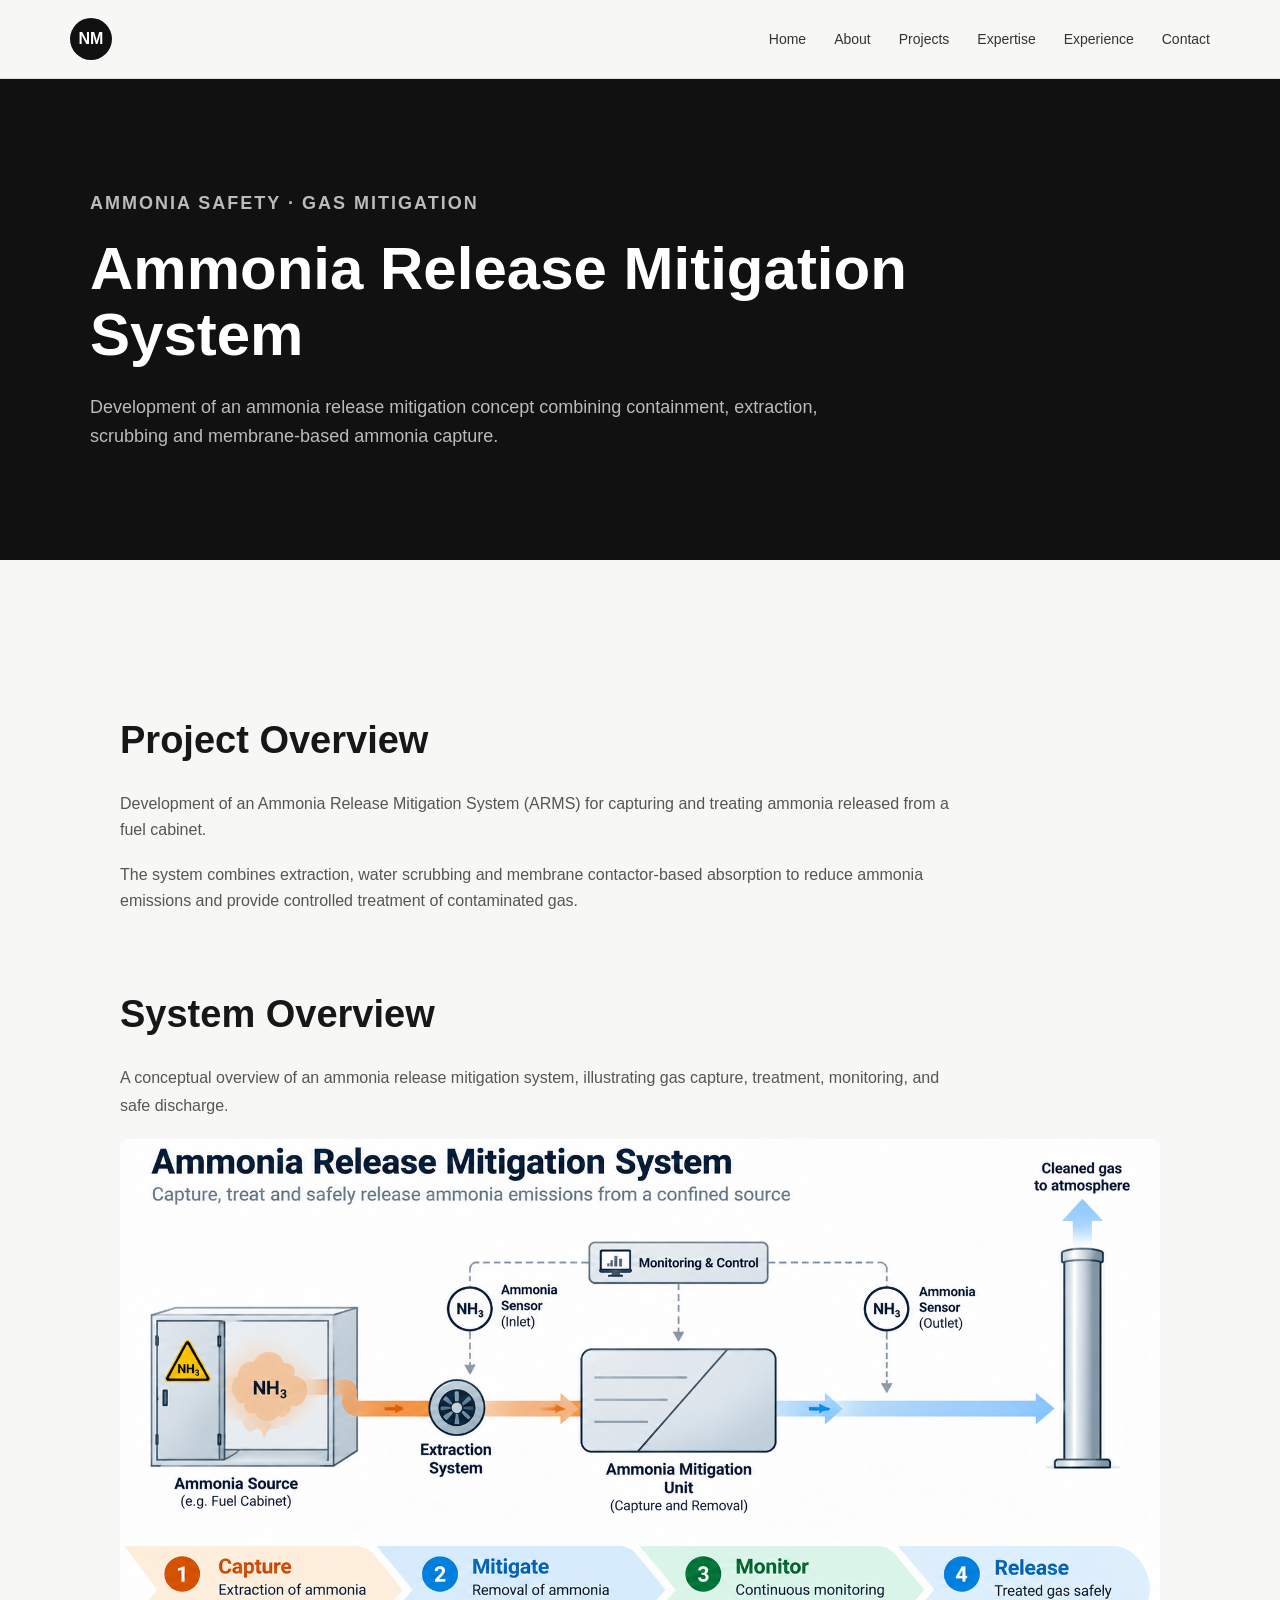
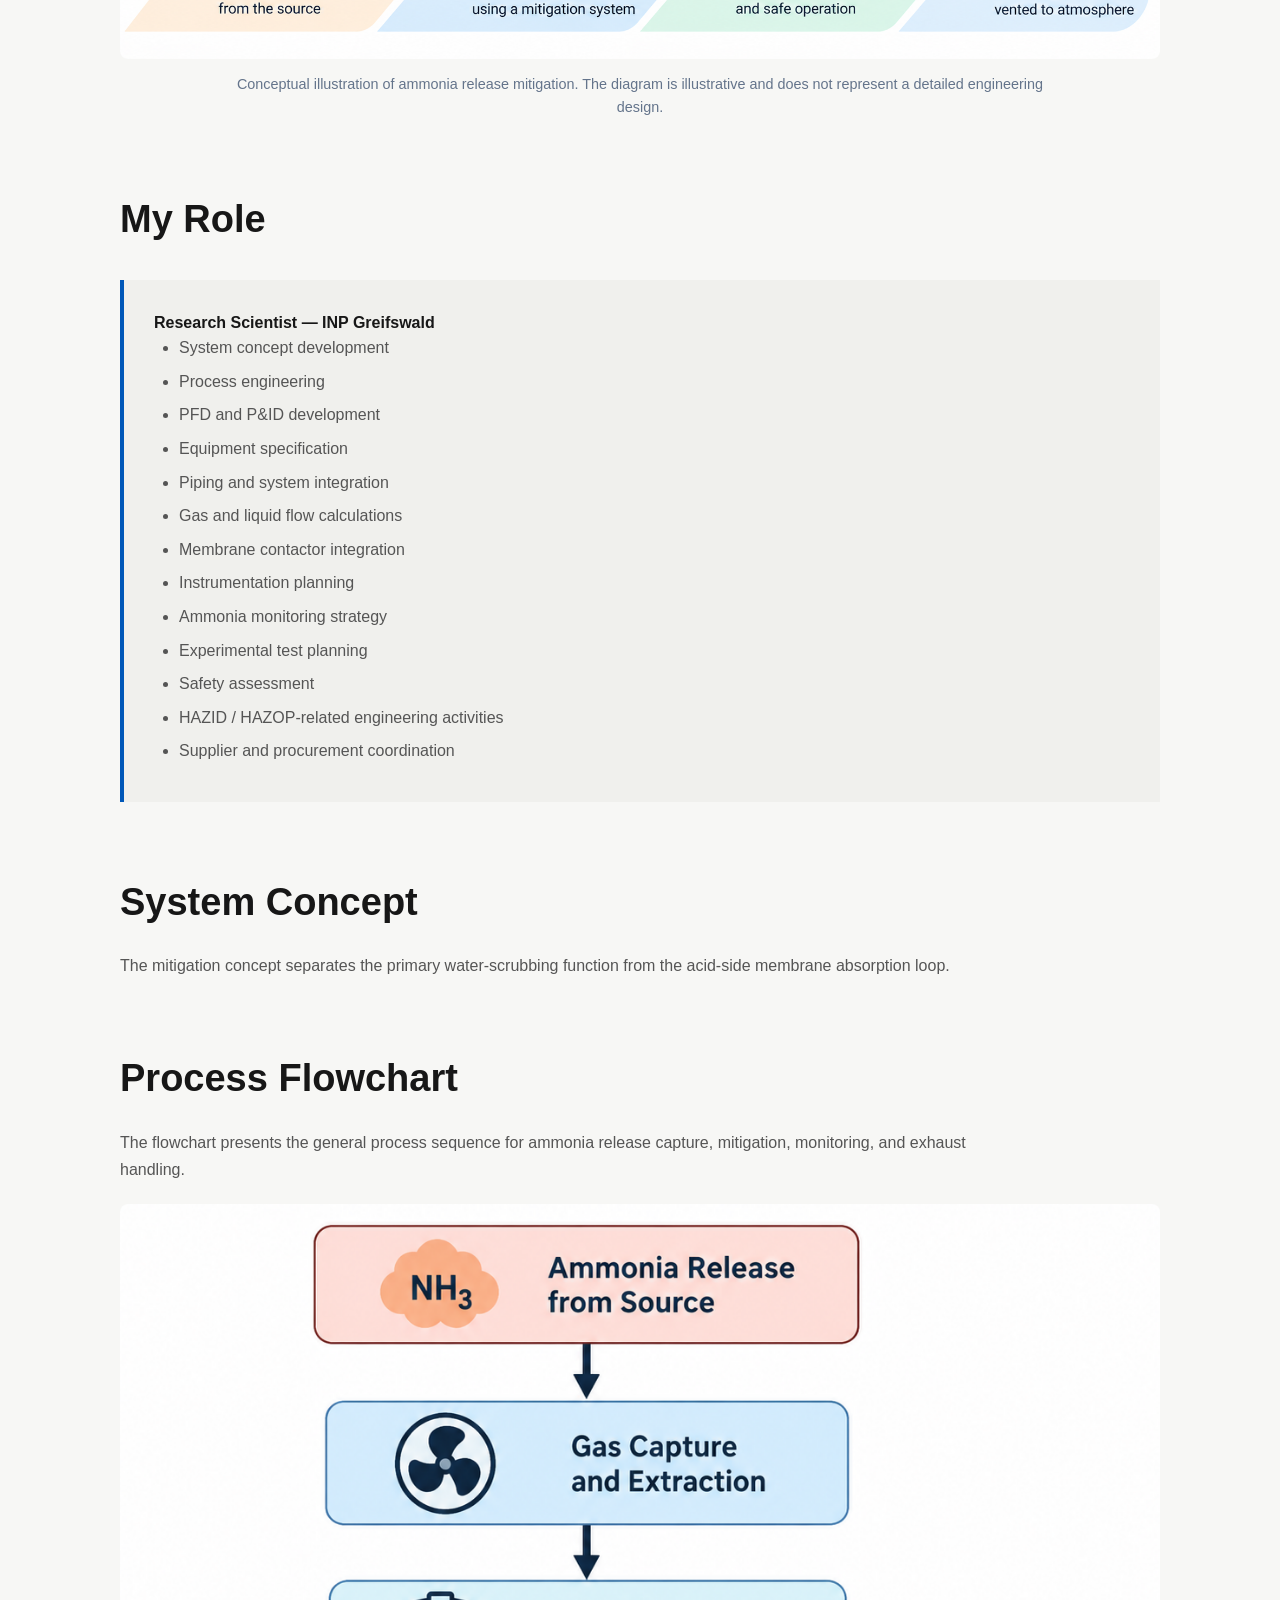
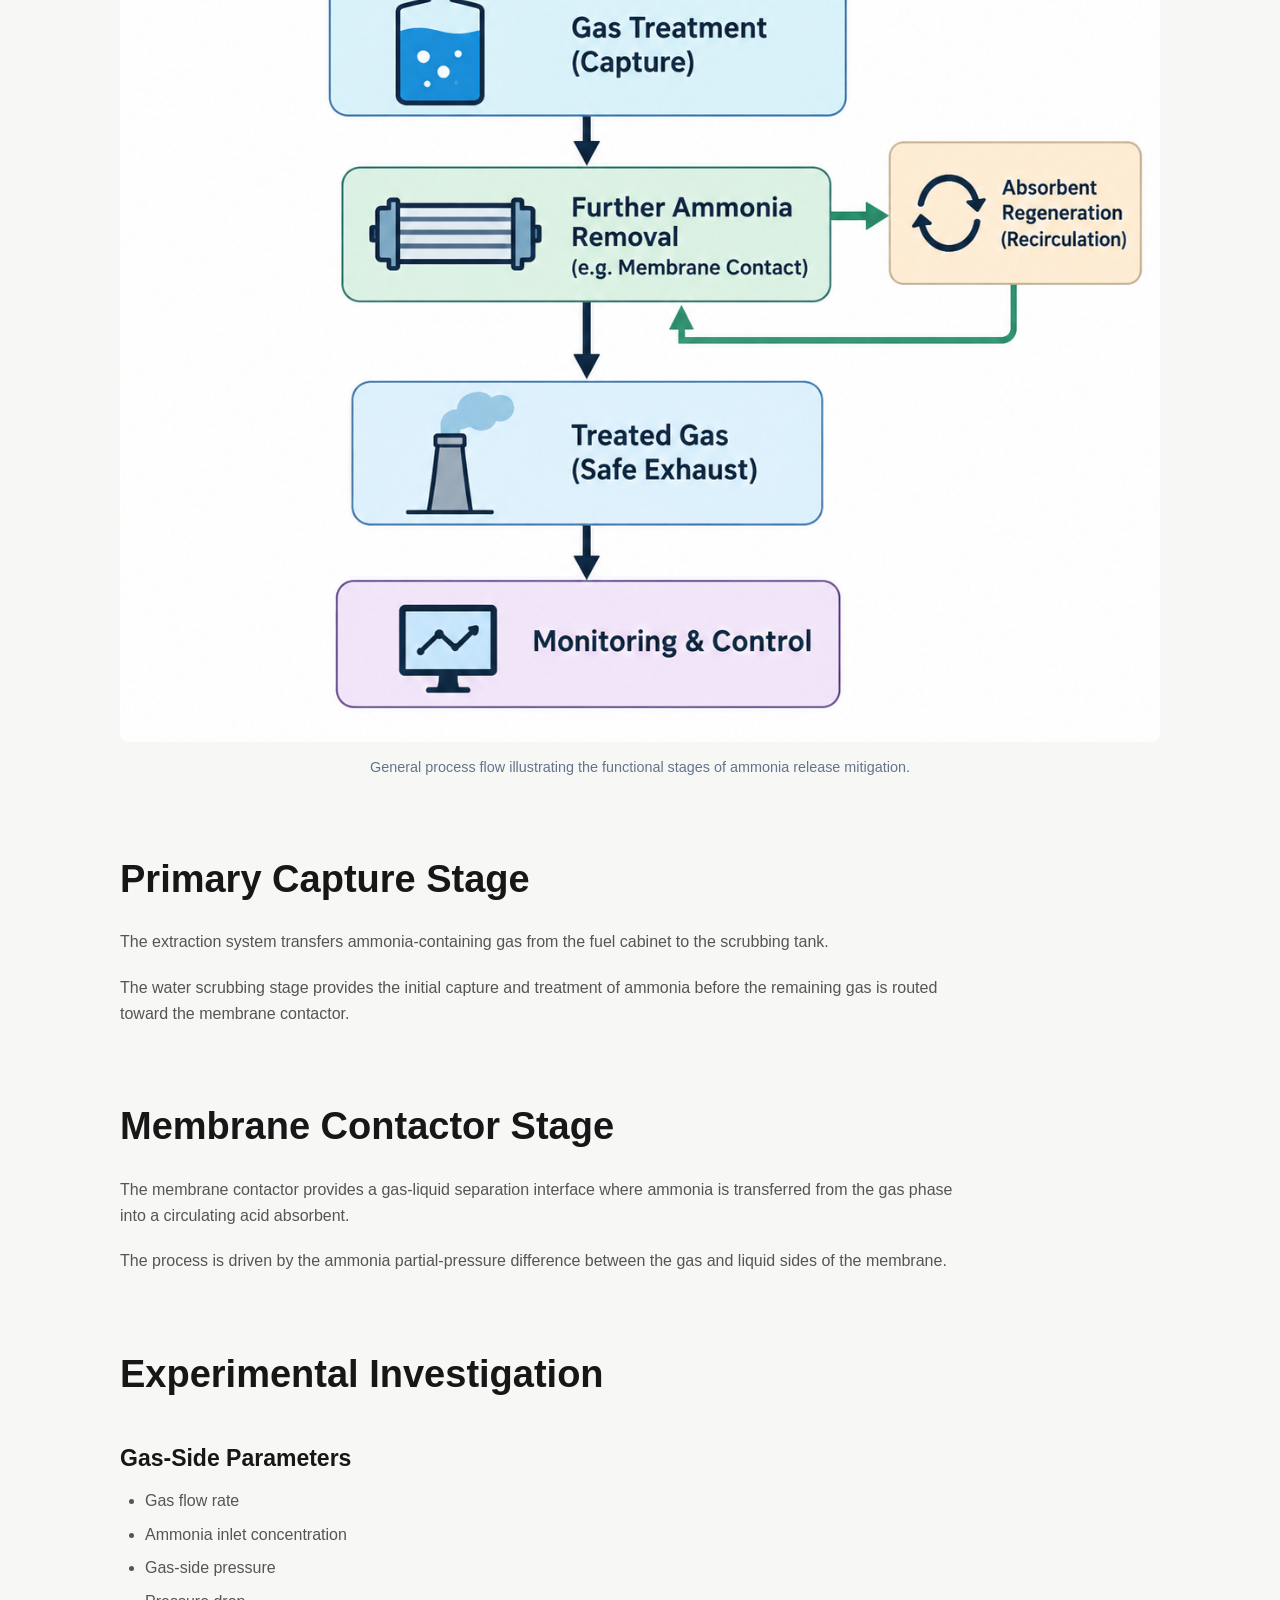
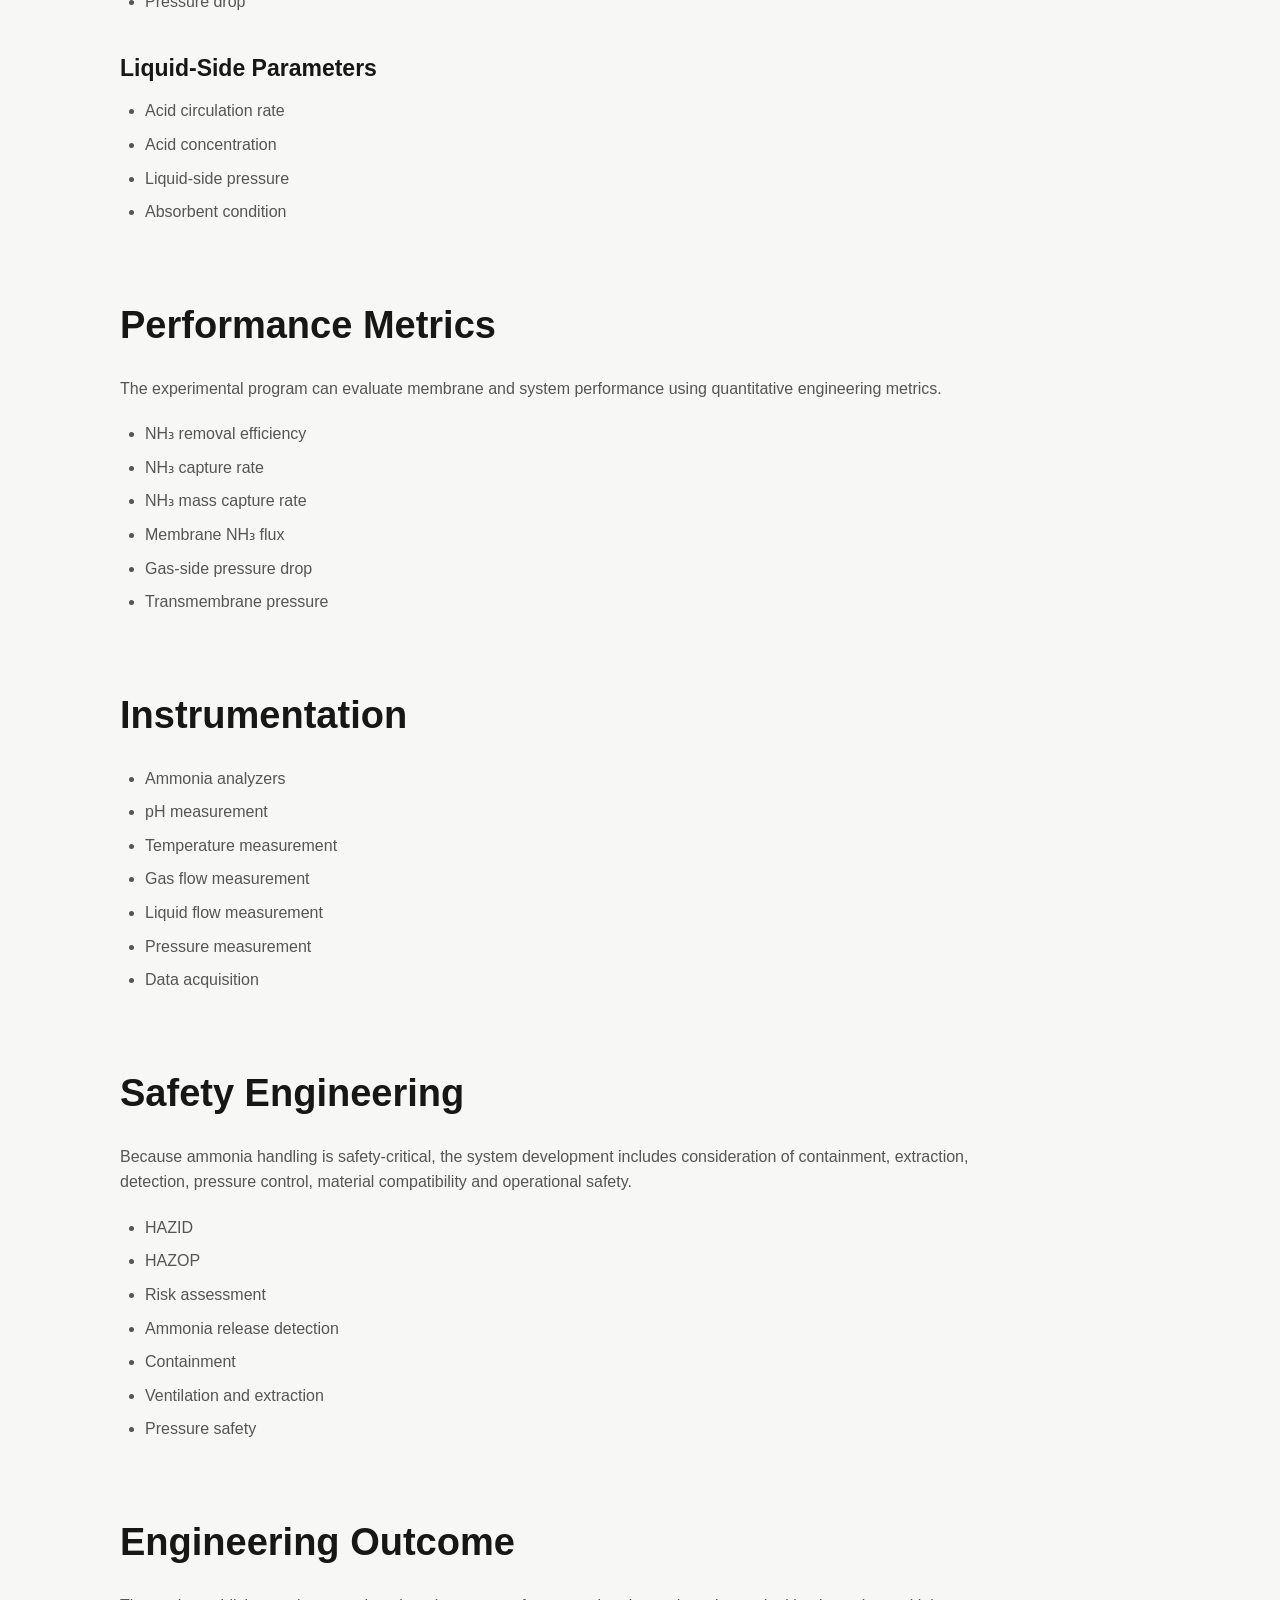
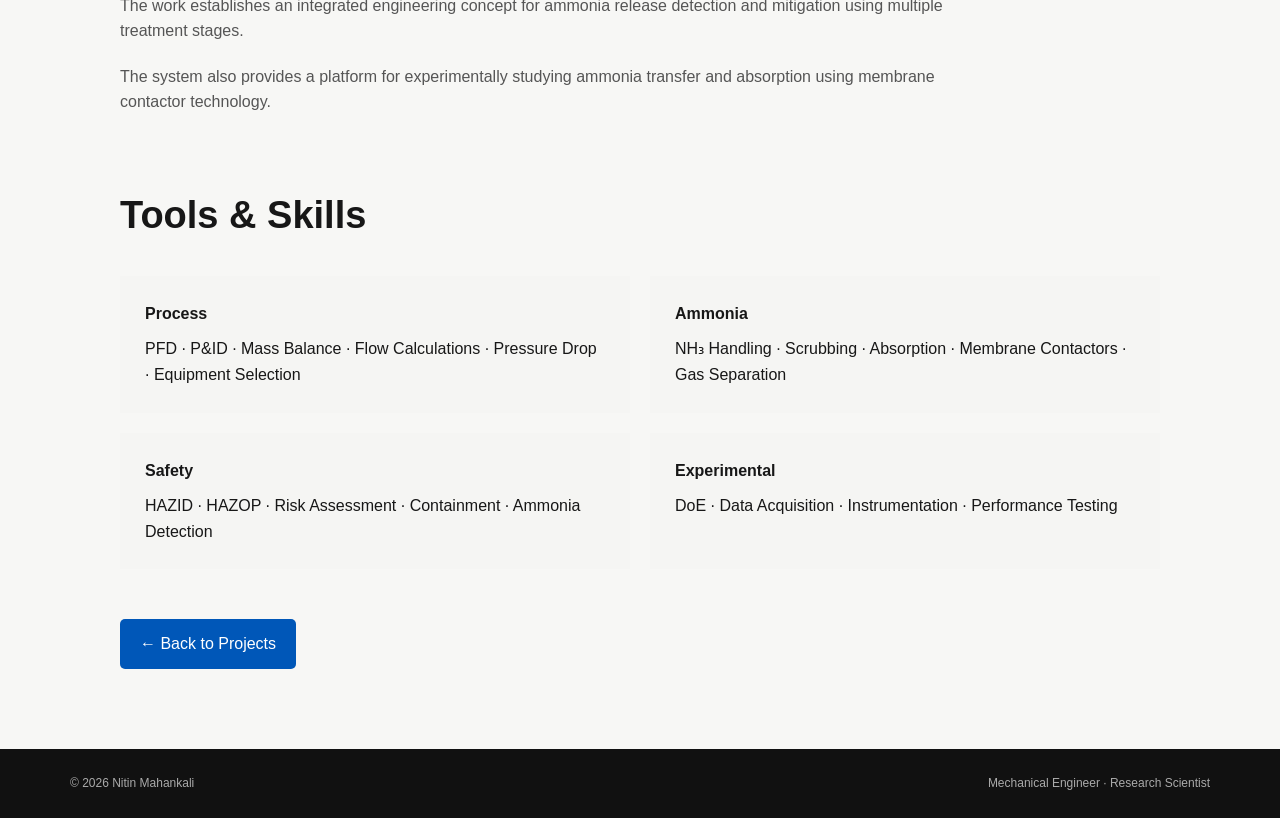
==== commit 30d71ccc: "Update flowchart image source in HTML" ====
--- a/projects/ammonia-mitigation.html
+++ b/projects/ammonia-mitigation.html
@@ -290,7 +290,7 @@
 
   <figure class="mitigation-flowchart-figure">
     <img
-      src="ammonia-mitigation.png"
+      src="Ammonia Release Mitigation Flowchart.png"
       alt="Process flowchart illustrating the general ammonia release
            mitigation sequence"
       class="mitigation-flowchart-image"
--- a/style.css
+++ b/style.css
@@ -1218,3 +1218,63 @@
     max-width: 100%;
   }
 }
+
+/* Ammonia Mitigation — System Overview */
+.mitigation-overview,
+.mitigation-flowchart {
+  width: 100%;
+  margin: 40px 0 50px;
+}
+
+.mitigation-overview h2,
+.mitigation-flowchart h2 {
+  margin-bottom: 16px;
+}
+
+.mitigation-overview p,
+.mitigation-flowchart p {
+  line-height: 1.7;
+  margin-bottom: 24px;
+}
+
+.mitigation-overview-figure,
+.mitigation-flowchart-figure {
+  width: 100%;
+  margin: 0 auto;
+}
+
+.mitigation-overview-image,
+.mitigation-flowchart-image {
+  display: block;
+  width: 100%;
+  max-width: 1050px;
+  height: auto;
+  margin: 0 auto;
+  border: none;
+  border-radius: 8px;
+  box-shadow: none;
+}
+
+.mitigation-overview-figure figcaption,
+.mitigation-flowchart-figure figcaption {
+  max-width: 850px;
+  margin: 14px auto 0;
+  text-align: center;
+  color: #64748b;
+  font-size: 0.9rem;
+  line-height: 1.6;
+}
+
+/* Responsive display on mobile devices */
+@media (max-width: 600px) {
+  .mitigation-overview,
+  .mitigation-flowchart {
+    margin: 28px 0 36px;
+  }
+
+  .mitigation-overview-image,
+  .mitigation-flowchart-image {
+    max-width: 100%;
+    border-radius: 4px;
+  }
+}
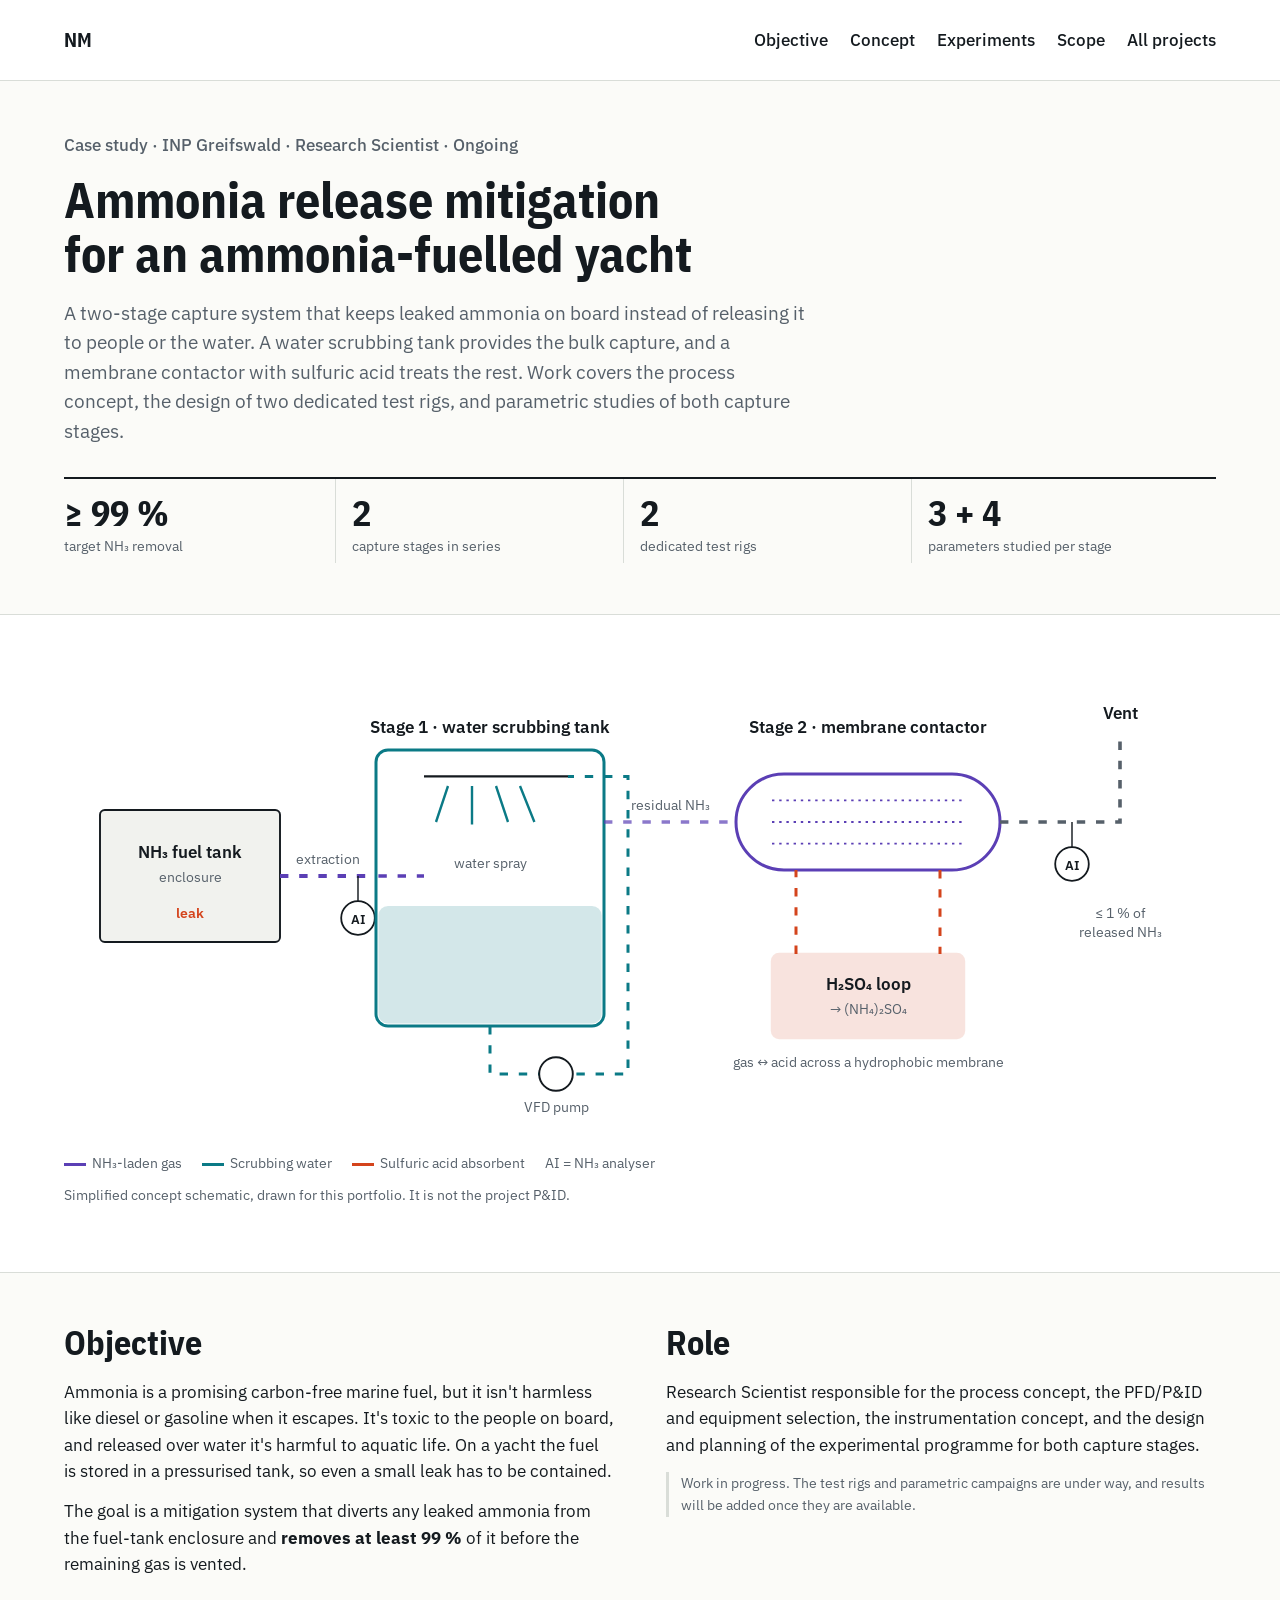
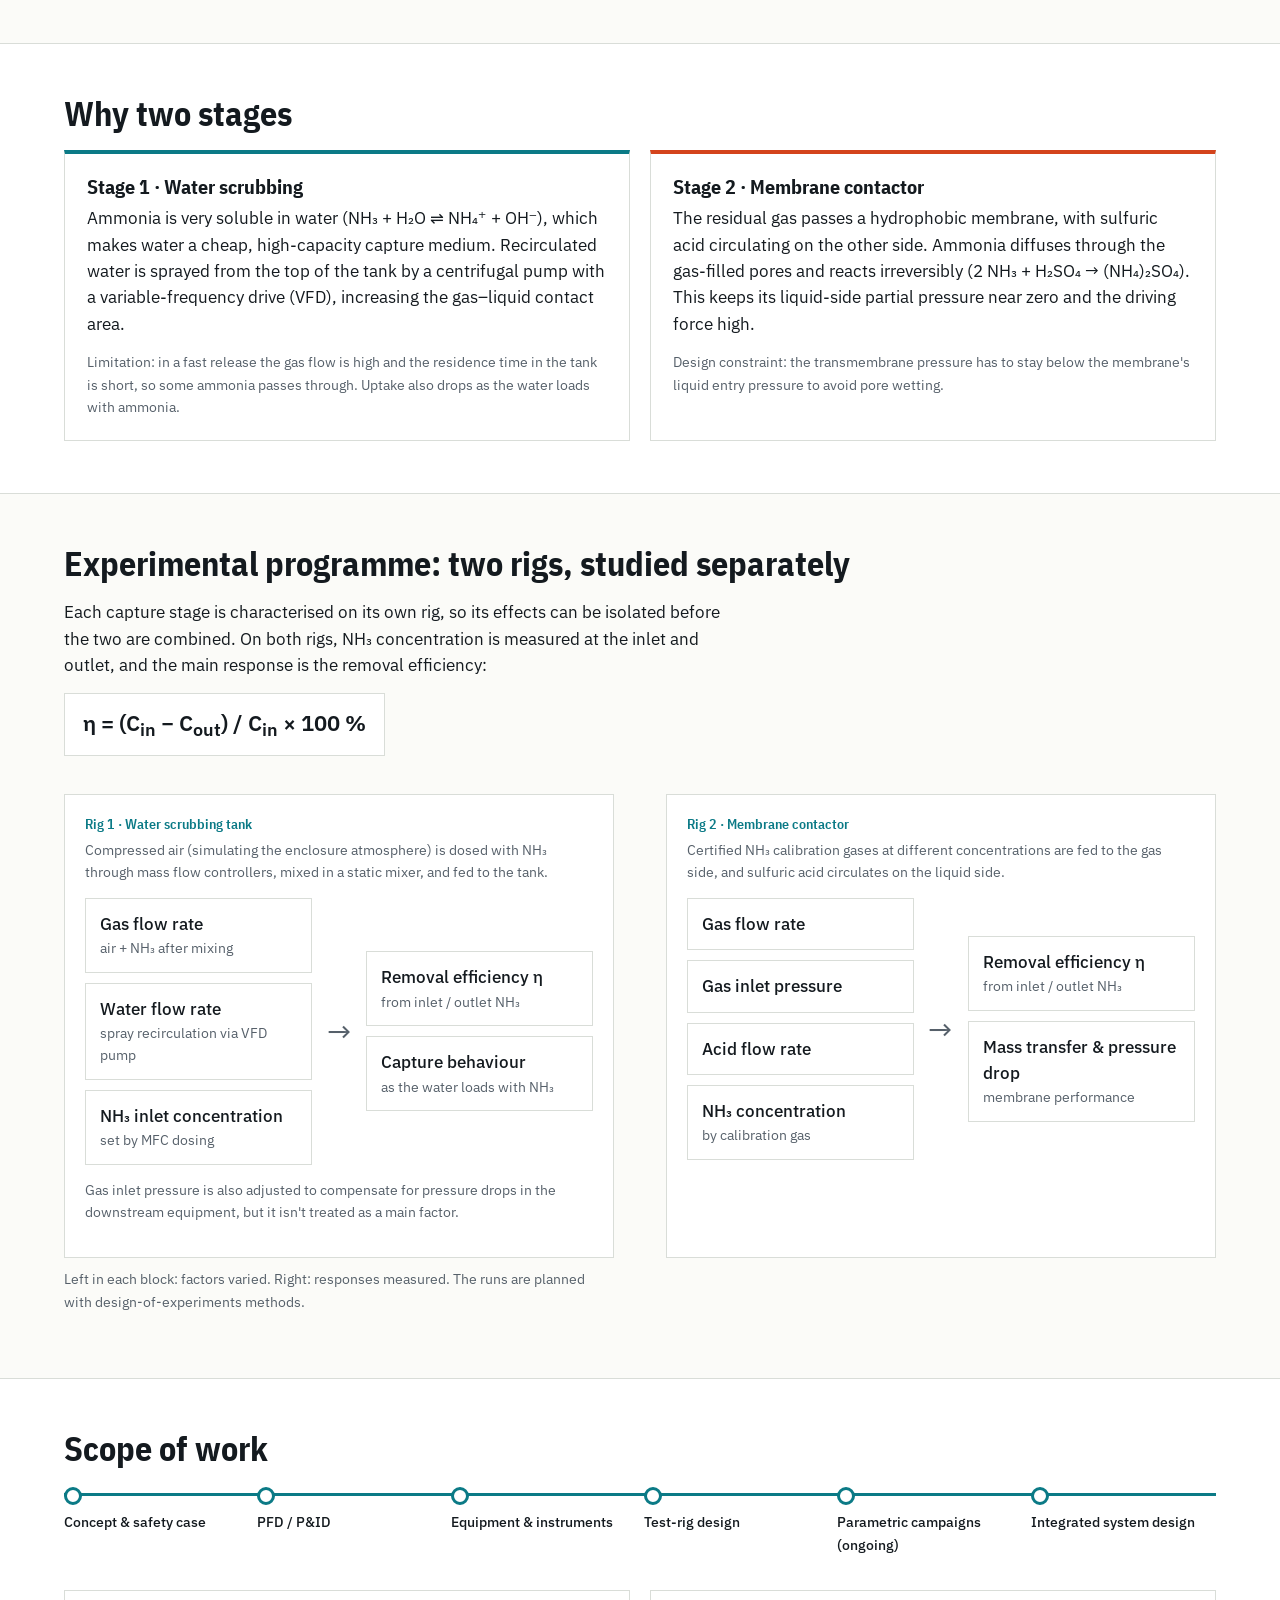
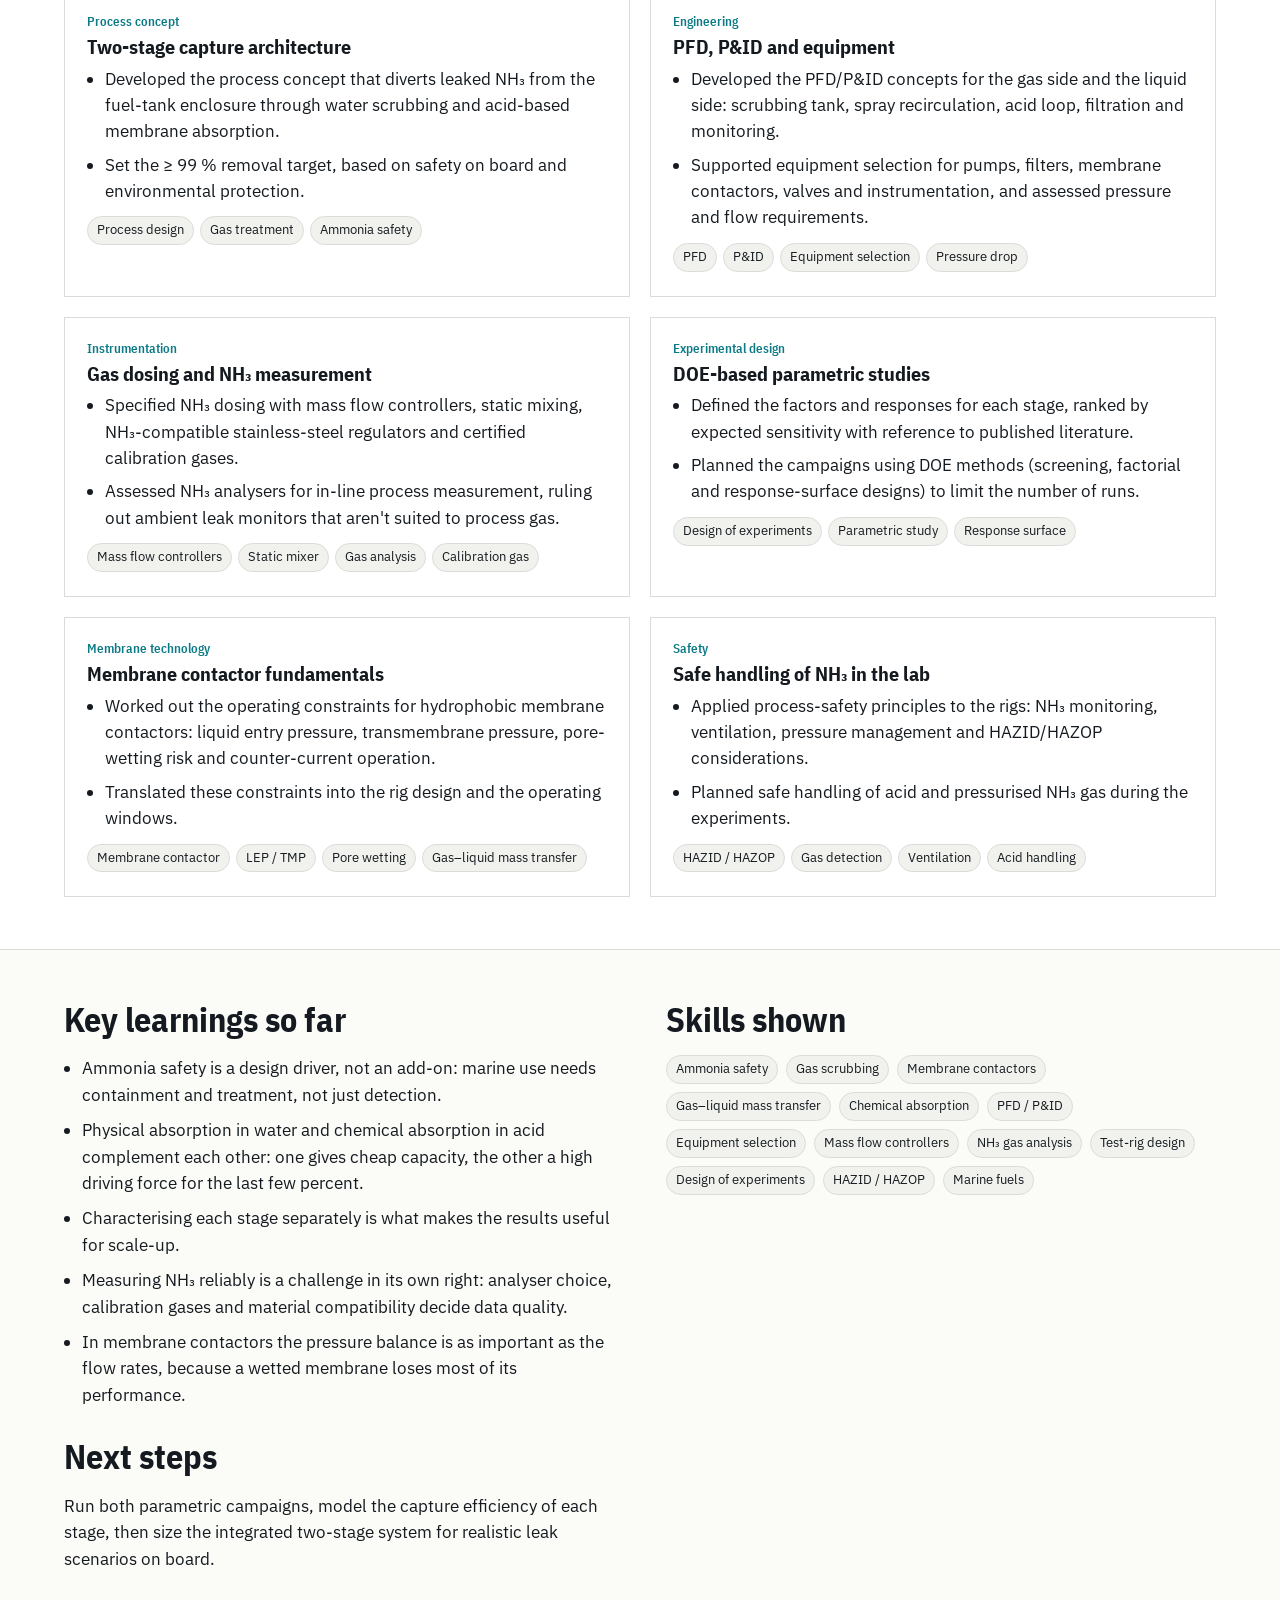
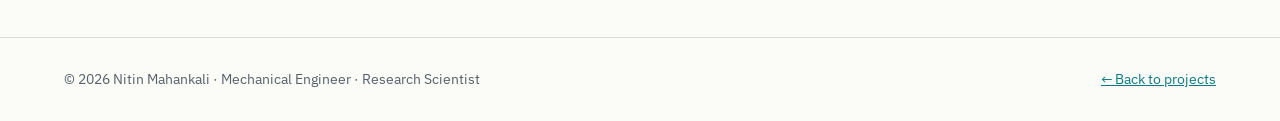
==== commit 184be0c3: "Update print statement from 'Hello' to 'Goodbye'" ====
--- a/projects/ammonia-mitigation.html
+++ b/projects/ammonia-mitigation.html
@@ -1,534 +1,309 @@
 <!DOCTYPE html>
 <html lang="en">
-
 <head>
-
-<meta charset="UTF-8">
-
-<meta name="viewport" content="width=device-width, initial-scale=1.0">
-
+<meta charset="utf-8">
+<meta name="viewport" content="width=device-width, initial-scale=1">
 <title>Ammonia Release Mitigation | Nitin Mahankali</title>
-
-<link rel="stylesheet" href="../style.css">
-
+<meta name="description" content="Case study: two-stage ammonia release mitigation for an ammonia-fuelled yacht: water scrubbing and sulfuric-acid membrane contactor, test-rig design and DOE-based parametric studies at INP Greifswald.">
+<link rel="preconnect" href="https://fonts.googleapis.com">
+<link href="https://fonts.googleapis.com/css2?family=IBM+Plex+Sans+Condensed:wght@600;700&family=IBM+Plex+Sans:wght@400;500;600&display=swap" rel="stylesheet">
 <style>
-
-.project-hero {
-    background:#111;
-    color:white;
-    padding:110px 30px;
+/* VOICE: a confident engineering case study, factual, first person, no fluff.
+   IDEA: a process engineering drawing sheet: line colours, title block, tag labels.
+   PICTURE: the pilot-plant process loop drawn as a live block flow diagram with gas moving through it.
+   COLOUR and TYPE: drawing-paper white, ink, H2 vermilion, N2 teal, NH3 violet; IBM Plex Sans Condensed + Plex Sans.
+   LAYOUT: headline + key figures, then the diagram full width, then phases, decisions, story, model, skills. */
+:root{color-scheme:light dark;
+--bg:light-dark(#fbfbf8,#0f1418);--paper:light-dark(#ffffff,#151c21);--ink:light-dark(#141a1f,#e9edef);
+--mute:light-dark(#56606a,#9aa6ae);--rule:light-dark(#d9ddd8,#2a343b);
+--h2:light-dark(#d4441c,#ff7a52);--n2:light-dark(#0b7a86,#4cc6d1);--nh3:light-dark(#5b3fb5,#a993ff);--soft:light-dark(#f1f2ee,#1b2329)}
+:root[data-theme=light]{color-scheme:light}:root[data-theme=dark]{color-scheme:dark}
+*{box-sizing:border-box;min-width:0}
+body{margin:0;background:var(--bg);color:var(--ink);font:16.5px/1.6 "IBM Plex Sans",system-ui,sans-serif;overflow-x:clip}
+h1,h2,h3{font-family:"IBM Plex Sans Condensed","IBM Plex Sans",sans-serif;line-height:1.08;text-wrap:balance;margin:0}
+h1{font-size:clamp(32px,4.6vw,50px);max-width:26ch}
+h2{font-size:clamp(26px,3vw,34px);margin-bottom:18px}
+h3{font-size:20px;margin-bottom:8px}
+p{margin:0 0 14px;max-width:68ch}
+a{color:var(--n2)}
+.band{padding:clamp(28px,4vw,64px) max(5vw,16px)}
+.wrap{max-width:1240px;margin:0 auto}
+.paper{background:var(--paper);border-block:1px solid var(--rule)}
+nav{display:flex;flex-wrap:wrap;gap:8px 22px;align-items:center;padding:14px max(5vw,16px);border-bottom:1px solid var(--rule);background:var(--paper)}
+nav a{color:var(--ink);text-decoration:none;font-weight:500;padding:10px 0}
+nav .logo{font-family:"IBM Plex Sans Condensed","IBM Plex Sans",sans-serif;font-weight:700;font-size:20px;margin-right:auto}
+.kicker{color:var(--mute);font-weight:500;margin-bottom:14px}
+.lede{font-size:18.5px;color:var(--mute);margin-top:18px}
+.figs{display:grid;grid-template-columns:repeat(4,minmax(0,1fr));gap:0;margin-top:30px;border-top:2px solid var(--ink)}
+.figs div{padding:14px 16px 4px 0;border-right:1px solid var(--rule);margin-right:16px}
+.figs div:last-child{border:0}
+.figs b{display:block;font:700 clamp(26px,3.2vw,36px)/1.1 "IBM Plex Sans Condensed","IBM Plex Sans",sans-serif;white-space:nowrap}
+.figs span{color:var(--mute);font-size:14px}
+.scroll{overflow-x:auto}
+.diagram{min-width:720px}
+.diagram svg{width:100%;height:auto;display:block}
+.cap{color:var(--mute);font-size:14px;margin-top:10px}
+.flow{stroke-dasharray:7 9;animation:run 1.6s linear infinite}
+@keyframes run{to{stroke-dashoffset:-32}}
+.legend{display:flex;flex-wrap:wrap;gap:6px 20px;font-size:14px;color:var(--mute);margin-top:6px}
+.legend i{display:inline-block;width:22px;height:3px;vertical-align:middle;margin-right:6px}
+.two{display:grid;grid-template-columns:minmax(0,1fr) minmax(0,1fr);gap:clamp(24px,4vw,56px)}
+.phases{display:grid;grid-template-columns:repeat(2,minmax(0,1fr));gap:20px}
+.phase{background:var(--paper);border:1px solid var(--rule);padding:22px 22px 10px}
+.phase .tag{font:600 13px "IBM Plex Sans Condensed","IBM Plex Sans",sans-serif;color:var(--n2);margin-bottom:6px}
+.phase ul{margin:0 0 12px;padding-left:18px}.phase li{margin-bottom:7px}
+.kw{display:flex;flex-wrap:wrap;gap:6px;margin:4px 0 14px}
+.kw span,.skills span{font-size:13px;border:1px solid var(--rule);padding:3px 9px;border-radius:99px;background:var(--soft)}
+.decide{display:grid;grid-template-columns:repeat(3,minmax(0,1fr));gap:20px}
+.decide div{border-top:3px solid var(--nh3);padding-top:14px}
+.story{display:grid;grid-template-columns:repeat(4,minmax(0,1fr));gap:0;border:1px solid var(--rule);background:var(--paper)}
+.story div{padding:20px;border-right:1px solid var(--rule)}.story div:last-child{border:0}
+.story b{display:block;font:700 15px "IBM Plex Sans Condensed","IBM Plex Sans",sans-serif;margin-bottom:6px;color:var(--h2)}
+.doe{display:grid;grid-template-columns:minmax(0,1fr) 56px minmax(0,1fr);align-items:center;gap:10px}
+.col{display:grid;gap:10px}
+.col div{background:var(--paper);border:1px solid var(--rule);padding:12px 14px;font-weight:500}
+.col small{display:block;color:var(--mute);font-weight:400;font-size:14px}
+.arrow{font-size:30px;text-align:center;color:var(--mute)}
+.model{display:grid;gap:14px}
+.eq{display:grid;grid-template-columns:repeat(6,minmax(0,1fr));gap:10px}
+.eq div{background:var(--paper);border:1px solid var(--rule);padding:12px 10px;text-align:center;font-weight:500;font-size:15px}
+.plant{background:var(--ink);color:var(--bg);padding:16px 18px;text-align:center;font:600 18px "IBM Plex Sans Condensed","IBM Plex Sans",sans-serif}
+.valid{border:2px dashed var(--h2);padding:12px 16px;text-align:center;font-weight:500}
+.timeline{position:relative;display:grid;grid-template-columns:repeat(8,minmax(0,1fr));gap:8px;padding-top:26px}
+.timeline:before{content:"";position:absolute;top:8px;left:0;height:3px;width:var(--w,0%);background:var(--n2);transition:width 1.6s ease}
+.timeline div{font-size:14px;font-weight:500;position:relative}
+.timeline div:before{content:"";position:absolute;top:-24px;left:0;width:12px;height:12px;border-radius:50%;background:var(--paper);border:3px solid var(--n2)}
+.skills{display:flex;flex-wrap:wrap;gap:8px}
+.note{font-size:14px;color:var(--mute);border-left:3px solid var(--rule);padding-left:12px}
+.reveal{opacity:0;transform:translateY(22px);transition:opacity .7s ease,transform .7s ease}
+.reveal.in{opacity:1;transform:none}
+footer{padding:30px max(5vw,16px);border-top:1px solid var(--rule);color:var(--mute);font-size:14px;display:flex;flex-wrap:wrap;justify-content:space-between;gap:10px}
+@media(max-width:900px){.phases,.two,.decide{grid-template-columns:minmax(0,1fr)}.story{grid-template-columns:repeat(2,minmax(0,1fr))}.story div:nth-child(2){border-right:0}.story div{border-bottom:1px solid var(--rule)}.eq{grid-template-columns:repeat(3,minmax(0,1fr))}.timeline{grid-template-columns:repeat(4,minmax(0,1fr));row-gap:40px}.timeline:before{display:none}}
+@media(max-width:600px){.figs{grid-template-columns:repeat(2,minmax(0,1fr))}.figs div:nth-child(2){border:0}.story{grid-template-columns:minmax(0,1fr)}.story div{border-right:0}.doe{grid-template-columns:minmax(0,1fr)}.arrow{transform:rotate(90deg)}.eq{grid-template-columns:repeat(2,minmax(0,1fr))}.timeline{grid-template-columns:repeat(2,minmax(0,1fr))}}
+@media(prefers-reduced-motion:reduce){.flow{animation:none}.reveal{opacity:1;transform:none;transition:none}.timeline:before{transition:none}}
+.t6{grid-template-columns:repeat(6,minmax(0,1fr))}
+.pool{animation:glow 1.4s ease-in-out infinite}
+@keyframes glow{50%{opacity:.45}}
+.cmp{display:grid;grid-template-columns:minmax(0,1fr) minmax(0,1fr);gap:20px}
+.cmp>div{background:var(--paper);border:1px solid var(--rule);padding:22px 22px 8px}
+.cmp .c1{border-top:4px solid var(--h2)}.cmp .c2{border-top:4px solid var(--n2)}
+.small{font-size:14px;color:var(--mute)}
+.learn{padding-left:18px;margin:0}.learn li{margin-bottom:9px}
+@media(max-width:900px){.t6{grid-template-columns:repeat(3,minmax(0,1fr))}}
+@media(max-width:600px){.cmp,.t6{grid-template-columns:minmax(0,1fr)}.t6{grid-template-columns:repeat(2,minmax(0,1fr))}}
+@media(prefers-reduced-motion:reduce){.pool{animation:none}}
+.eqn{font:600 clamp(18px,2.2vw,22px) "IBM Plex Sans",sans-serif;background:var(--paper);border:1px solid var(--rule);padding:14px 18px;display:inline-block;max-width:100%}
+.rig{background:var(--paper);border:1px solid var(--rule);padding:20px}
+.rig .tag{font:600 14px "IBM Plex Sans Condensed","IBM Plex Sans",sans-serif;color:var(--n2)}
+.rig .doe{margin:14px 0}
+.rig .doe{grid-template-columns:minmax(0,1fr) 34px minmax(0,1fr)}
+.spray{animation:glow 1.2s ease-in-out infinite}
+@media(prefers-reduced-motion:reduce){.spray{animation:none}}
+</style>
+</head>
+<body>
+<nav>
+<a class="logo" href="https://nitin14999.github.io/Nitin_Mahankali/">NM</a>
+<a href="#objective">Objective</a><a href="#concept">Concept</a><a href="#experiments">Experiments</a><a href="#scope">Scope</a>
+<a href="https://nitin14999.github.io/Nitin_Mahankali/#projects">All projects</a>
+</nav>
+
+<header class="band">
+<div class="wrap">
+<div class="kicker">Case study · INP Greifswald · Research Scientist · Ongoing</div>
+<h1>Ammonia release mitigation for an ammonia-fuelled yacht</h1>
+<p class="lede">A two-stage capture system that keeps leaked ammonia on board instead of releasing it to people or the water. A water scrubbing tank provides the bulk capture, and a membrane contactor with sulfuric acid treats the rest. Work covers the process concept, the design of two dedicated test rigs, and parametric studies of both capture stages.</p>
+<div class="figs">
+<div><b>≥ 99 %</b><span>target NH₃ removal</span></div>
+<div><b>2</b><span>capture stages in series</span></div>
+<div><b>2</b><span>dedicated test rigs</span></div>
+<div><b>3 + 4</b><span>parameters studied per stage</span></div>
+</div>
+</div>
+</header>
+
+<section class="band paper" aria-label="System concept">
+<div class="wrap">
+<div class="scroll"><div class="diagram">
+<svg viewBox="0 0 960 400" role="img" aria-label="Leaked ammonia from the fuel tank enclosure is extracted to a water scrubbing tank with spray recirculation, then to a membrane contactor with a sulfuric acid loop, and less than 1 percent is vented. Ammonia analysers measure inlet and outlet.">
+<g font-family="IBM Plex Sans, sans-serif" font-size="14" fill="var(--ink)">
+<!-- source -->
+<rect x="30" y="120" width="150" height="110" rx="4" fill="var(--soft)" stroke="var(--ink)" stroke-width="1.6"/>
+<text x="105" y="160" text-anchor="middle" font-weight="600">NH₃ fuel tank</text>
+<text x="105" y="180" text-anchor="middle" font-size="12" fill="var(--mute)">enclosure</text>
+<text x="105" y="210" text-anchor="middle" font-size="12" fill="var(--h2)" font-weight="600">leak</text>
+<path class="flow" d="M180 175H260" fill="none" stroke="var(--nh3)" stroke-width="3.5"/>
+<text x="220" y="165" text-anchor="middle" font-size="12" fill="var(--mute)">extraction</text>
+<circle cx="245" cy="210" r="14" fill="var(--paper)" stroke="var(--ink)" stroke-width="1.5"/><text x="245" y="215" text-anchor="middle" font-size="11" font-weight="600">AI</text>
+<path d="M245 196V175" stroke="var(--ink)" stroke-width="1.2"/>
+<!-- scrubber -->
+<rect x="260" y="70" width="190" height="230" rx="10" fill="var(--paper)" stroke="var(--n2)" stroke-width="2.5"/>
+<text x="355" y="56" text-anchor="middle" font-weight="600">Stage 1 · water scrubbing tank</text>
+<rect x="262" y="200" width="186" height="98" rx="8" fill="var(--n2)" opacity=".18"/>
+<g stroke="var(--n2)" stroke-width="2" class="spray"><path d="M320 100L310 130M340 100L340 132M360 100L370 130M380 100L392 130"/></g>
+<path d="M300 92H420" stroke="var(--ink)" stroke-width="2"/>
+<text x="355" y="168" text-anchor="middle" font-size="12" fill="var(--mute)">water spray</text>
+<path class="flow" d="M262 175H300" fill="none" stroke="var(--nh3)" stroke-width="3"/>
+<path class="flow" d="M355 300V340H470V92H420" fill="none" stroke="var(--n2)" stroke-width="2.5"/>
+<circle cx="410" cy="340" r="14" fill="var(--paper)" stroke="var(--ink)" stroke-width="1.6"/>
+<text x="410" y="372" text-anchor="middle" font-size="12" fill="var(--mute)">VFD pump</text>
+<path class="flow" d="M450 130H560" fill="none" stroke="var(--nh3)" stroke-width="3" opacity=".7"/>
+<text x="505" y="120" text-anchor="middle" font-size="12" fill="var(--mute)">residual NH₃</text>
+<!-- membrane -->
+<text x="670" y="56" text-anchor="middle" font-weight="600">Stage 2 · membrane contactor</text>
+<rect x="560" y="90" width="220" height="80" rx="40" fill="var(--paper)" stroke="var(--nh3)" stroke-width="2.5"/>
+<path d="M590 112H750M590 130H750M590 148H750" stroke="var(--nh3)" stroke-width="1.5" stroke-dasharray="2 4"/>
+<text x="670" y="334" text-anchor="middle" font-size="12" fill="var(--mute)">gas ↔ acid across a hydrophobic membrane</text>
+<rect x="590" y="240" width="160" height="70" rx="6" fill="var(--h2)" opacity=".14" stroke="var(--h2)" stroke-width="2"/>
+<text x="670" y="270" text-anchor="middle" font-weight="600">H₂SO₄ loop</text>
+<text x="670" y="290" text-anchor="middle" font-size="12" fill="var(--mute)">→ (NH₄)₂SO₄</text>
+<path class="flow" d="M610 240V170M730 170V240" fill="none" stroke="var(--h2)" stroke-width="2.5"/>
+<!-- vent -->
+<path class="flow" d="M780 130H880V60" fill="none" stroke="var(--mute)" stroke-width="3"/>
+<circle cx="840" cy="165" r="14" fill="var(--paper)" stroke="var(--ink)" stroke-width="1.5"/><text x="840" y="170" text-anchor="middle" font-size="11" font-weight="600">AI</text>
+<path d="M840 151V130" stroke="var(--ink)" stroke-width="1.2"/>
+<text x="880" y="44" text-anchor="middle" font-weight="600">Vent</text>
+<text x="880" y="210" text-anchor="middle" font-size="12" fill="var(--mute)">≤ 1 % of</text>
+<text x="880" y="226" text-anchor="middle" font-size="12" fill="var(--mute)">released NH₃</text>
+</g>
+</svg>
+</div></div>
+<div class="legend"><span><i style="background:var(--nh3)"></i>NH₃-laden gas</span><span><i style="background:var(--n2)"></i>Scrubbing water</span><span><i style="background:var(--h2)"></i>Sulfuric acid absorbent</span><span>AI = NH₃ analyser</span></div>
+<p class="cap">Simplified concept schematic, drawn for this portfolio. It is not the project P&amp;ID.</p>
+</div>
+</section>
+
+<section class="band reveal" id="objective">
+<div class="wrap two">
+<div>
+<h2>Objective</h2>
+<p>Ammonia is a promising carbon-free marine fuel, but it isn't harmless like diesel or gasoline when it escapes. It's toxic to the people on board, and released over water it's harmful to aquatic life. On a yacht the fuel is stored in a pressurised tank, so even a small leak has to be contained.</p>
+<p>The goal is a mitigation system that diverts any leaked ammonia from the fuel-tank enclosure and <strong>removes at least 99 %</strong> of it before the remaining gas is vented.</p>
+</div>
+<div>
+<h2>Role</h2>
+<p>Research Scientist responsible for the process concept, the PFD/P&amp;ID and equipment selection, the instrumentation concept, and the design and planning of the experimental programme for both capture stages.</p>
+<p class="note">Work in progress. The test rigs and parametric campaigns are under way, and results will be added once they are available.</p>
+</div>
+</div>
+</section>
+
+<section class="band paper reveal" id="concept">
+<div class="wrap">
+<h2>Why two stages</h2>
+<div class="cmp">
+<div class="c2"><h3>Stage 1 · Water scrubbing</h3>
+<p>Ammonia is very soluble in water (NH₃ + H₂O ⇌ NH₄⁺ + OH⁻), which makes water a cheap, high-capacity capture medium. Recirculated water is sprayed from the top of the tank by a centrifugal pump with a variable-frequency drive (VFD), increasing the gas–liquid contact area.</p>
+<p class="small">Limitation: in a fast release the gas flow is high and the residence time in the tank is short, so some ammonia passes through. Uptake also drops as the water loads with ammonia.</p></div>
+<div class="c1"><h3>Stage 2 · Membrane contactor</h3>
+<p>The residual gas passes a hydrophobic membrane, with sulfuric acid circulating on the other side. Ammonia diffuses through the gas-filled pores and reacts irreversibly (2 NH₃ + H₂SO₄ → (NH₄)₂SO₄). This keeps its liquid-side partial pressure near zero and the driving force high.</p>
+<p class="small">Design constraint: the transmembrane pressure has to stay below the membrane's liquid entry pressure to avoid pore wetting.</p></div>
+</div>
+</div>
+</section>
+
+<section class="band reveal" id="experiments">
+<div class="wrap">
+<h2>Experimental programme: two rigs, studied separately</h2>
+<p>Each capture stage is characterised on its own rig, so its effects can be isolated before the two are combined. On both rigs, NH₃ concentration is measured at the inlet and outlet, and the main response is the removal efficiency:</p>
+<p class="eqn">η = (C<sub>in</sub> − C<sub>out</sub>) / C<sub>in</sub> × 100 %</p>
+<div class="two" style="margin-top:24px">
+<div class="rig">
+<div class="tag">Rig 1 · Water scrubbing tank</div>
+<p class="small" style="margin-top:6px">Compressed air (simulating the enclosure atmosphere) is dosed with NH₃ through mass flow controllers, mixed in a static mixer, and fed to the tank.</p>
+<div class="doe">
+<div class="col"><div>Gas flow rate<small>air + NH₃ after mixing</small></div><div>Water flow rate<small>spray recirculation via VFD pump</small></div><div>NH₃ inlet concentration<small>set by MFC dosing</small></div></div>
+<div class="arrow" aria-hidden="true">→</div>
+<div class="col"><div>Removal efficiency η<small>from inlet / outlet NH₃</small></div><div>Capture behaviour<small>as the water loads with NH₃</small></div></div>
+</div>
+<p class="small">Gas inlet pressure is also adjusted to compensate for pressure drops in the downstream equipment, but it isn't treated as a main factor.</p>
+</div>
+<div class="rig">
+<div class="tag">Rig 2 · Membrane contactor</div>
+<p class="small" style="margin-top:6px">Certified NH₃ calibration gases at different concentrations are fed to the gas side, and sulfuric acid circulates on the liquid side.</p>
+<div class="doe">
+<div class="col"><div>Gas flow rate</div><div>Gas inlet pressure</div><div>Acid flow rate</div><div>NH₃ concentration<small>by calibration gas</small></div></div>
+<div class="arrow" aria-hidden="true">→</div>
+<div class="col"><div>Removal efficiency η<small>from inlet / outlet NH₃</small></div><div>Mass transfer &amp; pressure drop<small>membrane performance</small></div></div>
+</div>
+</div>
+</div>
+<p class="cap">Left in each block: factors varied. Right: responses measured. The runs are planned with design-of-experiments methods.</p>
+</div>
+</section>
+
+<section class="band paper reveal" id="scope">
+<div class="wrap">
+<h2>Scope of work</h2>
+<div class="timeline t6" id="tl">
+<div>Concept &amp; safety case</div><div>PFD / P&amp;ID</div><div>Equipment &amp; instruments</div><div>Test-rig design</div><div>Parametric campaigns (ongoing)</div><div>Integrated system design</div>
+</div>
+<div class="phases" style="margin-top:34px">
+<div class="phase reveal"><div class="tag">Process concept</div><h3>Two-stage capture architecture</h3>
+<ul><li>Developed the process concept that diverts leaked NH₃ from the fuel-tank enclosure through water scrubbing and acid-based membrane absorption.</li>
+<li>Set the ≥ 99 % removal target, based on safety on board and environmental protection.</li></ul>
+<div class="kw"><span>Process design</span><span>Gas treatment</span><span>Ammonia safety</span></div></div>
+
+<div class="phase reveal"><div class="tag">Engineering</div><h3>PFD, P&amp;ID and equipment</h3>
+<ul><li>Developed the PFD/P&amp;ID concepts for the gas side and the liquid side: scrubbing tank, spray recirculation, acid loop, filtration and monitoring.</li>
+<li>Supported equipment selection for pumps, filters, membrane contactors, valves and instrumentation, and assessed pressure and flow requirements.</li></ul>
+<div class="kw"><span>PFD</span><span>P&amp;ID</span><span>Equipment selection</span><span>Pressure drop</span></div></div>
+
+<div class="phase reveal"><div class="tag">Instrumentation</div><h3>Gas dosing and NH₃ measurement</h3>
+<ul><li>Specified NH₃ dosing with mass flow controllers, static mixing, NH₃-compatible stainless-steel regulators and certified calibration gases.</li>
+<li>Assessed NH₃ analysers for in-line process measurement, ruling out ambient leak monitors that aren't suited to process gas.</li></ul>
+<div class="kw"><span>Mass flow controllers</span><span>Static mixer</span><span>Gas analysis</span><span>Calibration gas</span></div></div>
+
+<div class="phase reveal"><div class="tag">Experimental design</div><h3>DOE-based parametric studies</h3>
+<ul><li>Defined the factors and responses for each stage, ranked by expected sensitivity with reference to published literature.</li>
+<li>Planned the campaigns using DOE methods (screening, factorial and response-surface designs) to limit the number of runs.</li></ul>
+<div class="kw"><span>Design of experiments</span><span>Parametric study</span><span>Response surface</span></div></div>
+
+<div class="phase reveal"><div class="tag">Membrane technology</div><h3>Membrane contactor fundamentals</h3>
+<ul><li>Worked out the operating constraints for hydrophobic membrane contactors: liquid entry pressure, transmembrane pressure, pore-wetting risk and counter-current operation.</li>
+<li>Translated these constraints into the rig design and the operating windows.</li></ul>
+<div class="kw"><span>Membrane contactor</span><span>LEP / TMP</span><span>Pore wetting</span><span>Gas–liquid mass transfer</span></div></div>
+
+<div class="phase reveal"><div class="tag">Safety</div><h3>Safe handling of NH₃ in the lab</h3>
+<ul><li>Applied process-safety principles to the rigs: NH₃ monitoring, ventilation, pressure management and HAZID/HAZOP considerations.</li>
+<li>Planned safe handling of acid and pressurised NH₃ gas during the experiments.</li></ul>
+<div class="kw"><span>HAZID / HAZOP</span><span>Gas detection</span><span>Ventilation</span><span>Acid handling</span></div></div>
+</div>
+</div>
+</section>
+
+<section class="band reveal">
+<div class="wrap two">
+<div>
+<h2>Key learnings so far</h2>
+<ul class="learn">
+<li>Ammonia safety is a design driver, not an add-on: marine use needs containment and treatment, not just detection.</li>
+<li>Physical absorption in water and chemical absorption in acid complement each other: one gives cheap capacity, the other a high driving force for the last few percent.</li>
+<li>Characterising each stage separately is what makes the results useful for scale-up.</li>
+<li>Measuring NH₃ reliably is a challenge in its own right: analyser choice, calibration gases and material compatibility decide data quality.</li>
+<li>In membrane contactors the pressure balance is as important as the flow rates, because a wetted membrane loses most of its performance.</li>
+</ul>
+<h2 style="margin-top:30px">Next steps</h2>
+<p>Run both parametric campaigns, model the capture efficiency of each stage, then size the integrated two-stage system for realistic leak scenarios on board.</p>
+</div>
+<div>
+<h2>Skills shown</h2>
+<div class="skills"><span>Ammonia safety</span><span>Gas scrubbing</span><span>Membrane contactors</span><span>Gas–liquid mass transfer</span><span>Chemical absorption</span><span>PFD / P&amp;ID</span><span>Equipment selection</span><span>Mass flow controllers</span><span>NH₃ gas analysis</span><span>Test-rig design</span><span>Design of experiments</span><span>HAZID / HAZOP</span><span>Marine fuels</span></div>
+</div>
+</div>
+</section>
+
+<footer><span>© 2026 Nitin Mahankali · Mechanical Engineer · Research Scientist</span><a href="https://nitin14999.github.io/Nitin_Mahankali/#projects">← Back to projects</a></footer>
+
+<script>
+{
+const els=document.querySelectorAll('.reveal');
+const io=new IntersectionObserver(es=>{for(const e of es){if(e.isIntersecting){e.target.classList.add('in');io.unobserve(e.target)}}},{threshold:.12});
+els.forEach(el=>io.observe(el));
+const tl=document.getElementById('tl');
+const tio=new IntersectionObserver(es=>{if(es[0].isIntersecting){tl.style.setProperty('--w','100%');tio.disconnect()}},{threshold:.5});
+tio.observe(tl);
 }
-
-.project-hero-container {
-    max-width:1100px;
-    margin:auto;
-}
-
-.project-hero h1 {
-    font-size:60px;
-    line-height:1.1;
-    max-width:850px;
-    margin-bottom:25px;
-}
-
-.project-hero p {
-    max-width:800px;
-    color:#bbb;
-    font-size:18px;
-}
-
-.project-content {
-    max-width:1100px;
-    margin:auto;
-    padding:80px 30px;
-}
-
-.project-content h2 {
-    font-size:38px;
-    margin-top:70px;
-    margin-bottom:20px;
-}
-
-.project-content h3 {
-    font-size:23px;
-    margin-top:35px;
-    margin-bottom:12px;
-}
-
-.project-content p {
-    max-width:850px;
-    color:#555;
-    margin-bottom:20px;
-}
-
-.project-content ul {
-    max-width:850px;
-    padding-left:25px;
-    color:#555;
-}
-
-.project-content li {
-    margin-bottom:8px;
-}
-
-.role-box {
-    background:#f0f0ed;
-    padding:30px;
-    border-left:4px solid #0057b8;
-    margin:30px 0;
-}
-
-.diagram {
-    background:#111;
-    color:white;
-    padding:40px;
-    margin:35px 0;
-    font-family:monospace;
-    font-size:15px;
-    line-height:1.8;
-    overflow-x:auto;
-}
-
-.skills-box {
-    display:grid;
-    grid-template-columns:repeat(2,1fr);
-    gap:20px;
-    margin-top:30px;
-}
-
-.skill-group {
-    background:#f5f5f3;
-    padding:25px;
-}
-
-.skill-group strong {
-    display:block;
-    margin-bottom:10px;
-}
-
-.back-button {
-    display:inline-block;
-    margin-top:50px;
-    padding:12px 20px;
-    background:#0057b8;
-    color:white;
-    text-decoration:none;
-    border-radius:5px;
-}
-
-@media(max-width:700px) {
-
-.project-hero h1 {
-    font-size:42px;
-}
-
-.skills-box {
-    grid-template-columns:1fr;
-}
-
-.project-content {
-    padding:60px 20px;
-}
-
-}
-
-</style>
-
-</head>
-
-
-<body>
-
-
-<nav class="navbar">
-
-<div class="nav-container">
-
-<a href="../index.html" class="logo">NM</a>
-
-<div class="nav-links">
-
-<a href="../index.html#home">Home</a>
-<a href="../index.html#about">About</a>
-<a href="../index.html#projects">Projects</a>
-<a href="../index.html#expertise">Expertise</a>
-<a href="../index.html#experience">Experience</a>
-<a href="../index.html#contact">Contact</a>
-
-</div>
-
-</div>
-
-</nav>
-
-
-
-<section class="project-hero">
-
-<div class="project-hero-container">
-
-<p class="eyebrow">
-AMMONIA SAFETY · GAS MITIGATION
-</p>
-
-<h1>
-Ammonia Release
-Mitigation System
-</h1>
-
-<p>
-Development of an ammonia release mitigation concept combining
-containment, extraction, scrubbing and membrane-based ammonia
-capture.
-</p>
-
-</div>
-
-</section>
-
-
-
-<main class="project-content">
-
-
-<h2>Project Overview</h2>
-
-<p>
-Development of an Ammonia Release Mitigation System (ARMS)
-for capturing and treating ammonia released from a fuel cabinet.
-</p>
-
-<p>
-The system combines extraction, water scrubbing and membrane
-contactor-based absorption to reduce ammonia emissions and
-provide controlled treatment of contaminated gas.
-</p>
-
-<!-- Generic Ammonia Mitigation System Overview -->
-<section class="mitigation-overview">
-  <h2>System Overview</h2>
-
-  <p>
-    A conceptual overview of an ammonia release mitigation system,
-    illustrating gas capture, treatment, monitoring, and safe discharge.
-  </p>
-
-  <figure class="mitigation-overview-figure">
-    <img
-      src="Ammonia Release Mitigation Flow System.png"
-      alt="Conceptual illustration of ammonia capture, mitigation,
-           monitoring and treated-gas discharge"
-      class="mitigation-overview-image"
-      loading="lazy"
-    >
-
-    <figcaption>
-      Conceptual illustration of ammonia release mitigation.
-      The diagram is illustrative and does not represent a detailed
-      engineering design.
-    </figcaption>
-  </figure>
-</section>
-
-<h2>My Role</h2>
-
-<div class="role-box">
-
-<strong>
-Research Scientist — INP Greifswald
-</strong>
-
-<ul>
-
-<li>System concept development</li>
-
-<li>Process engineering</li>
-
-<li>PFD and P&ID development</li>
-
-<li>Equipment specification</li>
-
-<li>Piping and system integration</li>
-
-<li>Gas and liquid flow calculations</li>
-
-<li>Membrane contactor integration</li>
-
-<li>Instrumentation planning</li>
-
-<li>Ammonia monitoring strategy</li>
-
-<li>Experimental test planning</li>
-
-<li>Safety assessment</li>
-
-<li>HAZID / HAZOP-related engineering activities</li>
-
-<li>Supplier and procurement coordination</li>
-
-</ul>
-
-</div>
-
-
-
-<h2>System Concept</h2>
-
-<p>
-The mitigation concept separates the primary water-scrubbing
-function from the acid-side membrane absorption loop.
-</p>
-
-<!-- Ammonia Mitigation Process Flowchart -->
-<section class="mitigation-flowchart">
-  <h2>Process Flowchart</h2>
-
-  <p>
-    The flowchart presents the general process sequence for ammonia
-    release capture, mitigation, monitoring, and exhaust handling.
-  </p>
-
-  <figure class="mitigation-flowchart-figure">
-    <img
-      src="Ammonia Release Mitigation Flowchart.png"
-      alt="Process flowchart illustrating the general ammonia release
-           mitigation sequence"
-      class="mitigation-flowchart-image"
-      loading="lazy"
-    >
-
-    <figcaption>
-      General process flow illustrating the functional stages of
-      ammonia release mitigation.
-    </figcaption>
-  </figure>
-</section>
-
-
-
-<h2>Primary Capture Stage</h2>
-
-<p>
-The extraction system transfers ammonia-containing gas from the
-fuel cabinet to the scrubbing tank.
-</p>
-
-<p>
-The water scrubbing stage provides the initial capture and
-treatment of ammonia before the remaining gas is routed toward
-the membrane contactor.
-</p>
-
-
-
-<h2>Membrane Contactor Stage</h2>
-
-<p>
-The membrane contactor provides a gas-liquid separation interface
-where ammonia is transferred from the gas phase into a circulating
-acid absorbent.
-</p>
-
-<p>
-The process is driven by the ammonia partial-pressure difference
-between the gas and liquid sides of the membrane.
-</p>
-
-
-
-<h2>Experimental Investigation</h2>
-
-<h3>Gas-Side Parameters</h3>
-
-<ul>
-
-<li>Gas flow rate</li>
-
-<li>Ammonia inlet concentration</li>
-
-<li>Gas-side pressure</li>
-
-<li>Pressure drop</li>
-
-</ul>
-
-
-<h3>Liquid-Side Parameters</h3>
-
-<ul>
-
-<li>Acid circulation rate</li>
-
-<li>Acid concentration</li>
-
-<li>Liquid-side pressure</li>
-
-<li>Absorbent condition</li>
-
-</ul>
-
-
-
-<h2>Performance Metrics</h2>
-
-<p>
-The experimental program can evaluate membrane and system
-performance using quantitative engineering metrics.
-</p>
-
-<ul>
-
-<li>NH₃ removal efficiency</li>
-
-<li>NH₃ capture rate</li>
-
-<li>NH₃ mass capture rate</li>
-
-<li>Membrane NH₃ flux</li>
-
-<li>Gas-side pressure drop</li>
-
-<li>Transmembrane pressure</li>
-
-</ul>
-
-
-
-<h2>Instrumentation</h2>
-
-<ul>
-
-<li>Ammonia analyzers</li>
-
-<li>pH measurement</li>
-
-<li>Temperature measurement</li>
-
-<li>Gas flow measurement</li>
-
-<li>Liquid flow measurement</li>
-
-<li>Pressure measurement</li>
-
-<li>Data acquisition</li>
-
-</ul>
-
-
-
-<h2>Safety Engineering</h2>
-
-<p>
-Because ammonia handling is safety-critical, the system development
-includes consideration of containment, extraction, detection,
-pressure control, material compatibility and operational safety.
-</p>
-
-<ul>
-
-<li>HAZID</li>
-
-<li>HAZOP</li>
-
-<li>Risk assessment</li>
-
-<li>Ammonia release detection</li>
-
-<li>Containment</li>
-
-<li>Ventilation and extraction</li>
-
-<li>Pressure safety</li>
-
-</ul>
-
-
-
-<h2>Engineering Outcome</h2>
-
-<p>
-The work establishes an integrated engineering concept for
-ammonia release detection and mitigation using multiple
-treatment stages.
-</p>
-
-<p>
-The system also provides a platform for experimentally studying
-ammonia transfer and absorption using membrane contactor
-technology.
-</p>
-
-
-
-<h2>Tools & Skills</h2>
-
-<div class="skills-box">
-
-<div class="skill-group">
-
-<strong>Process</strong>
-
-PFD · P&ID · Mass Balance · Flow Calculations ·
-Pressure Drop · Equipment Selection
-
-</div>
-
-
-<div class="skill-group">
-
-<strong>Ammonia</strong>
-
-NH₃ Handling · Scrubbing · Absorption ·
-Membrane Contactors · Gas Separation
-
-</div>
-
-
-<div class="skill-group">
-
-<strong>Safety</strong>
-
-HAZID · HAZOP · Risk Assessment ·
-Containment · Ammonia Detection
-
-</div>
-
-
-<div class="skill-group">
-
-<strong>Experimental</strong>
-
-DoE · Data Acquisition · Instrumentation ·
-Performance Testing
-
-</div>
-
-</div>
-
-
-
-<a href="../index.html#projects" class="back-button">
-
-← Back to Projects
-
-</a>
-
-</main>
-
-
-<footer>
-
-<div class="footer-container">
-
-<p>© 2026 Nitin Mahankali</p>
-
-<p>Mechanical Engineer · Research Scientist</p>
-
-</div>
-
-</footer>
-
-
+</script>
 </body>
-
 </html>
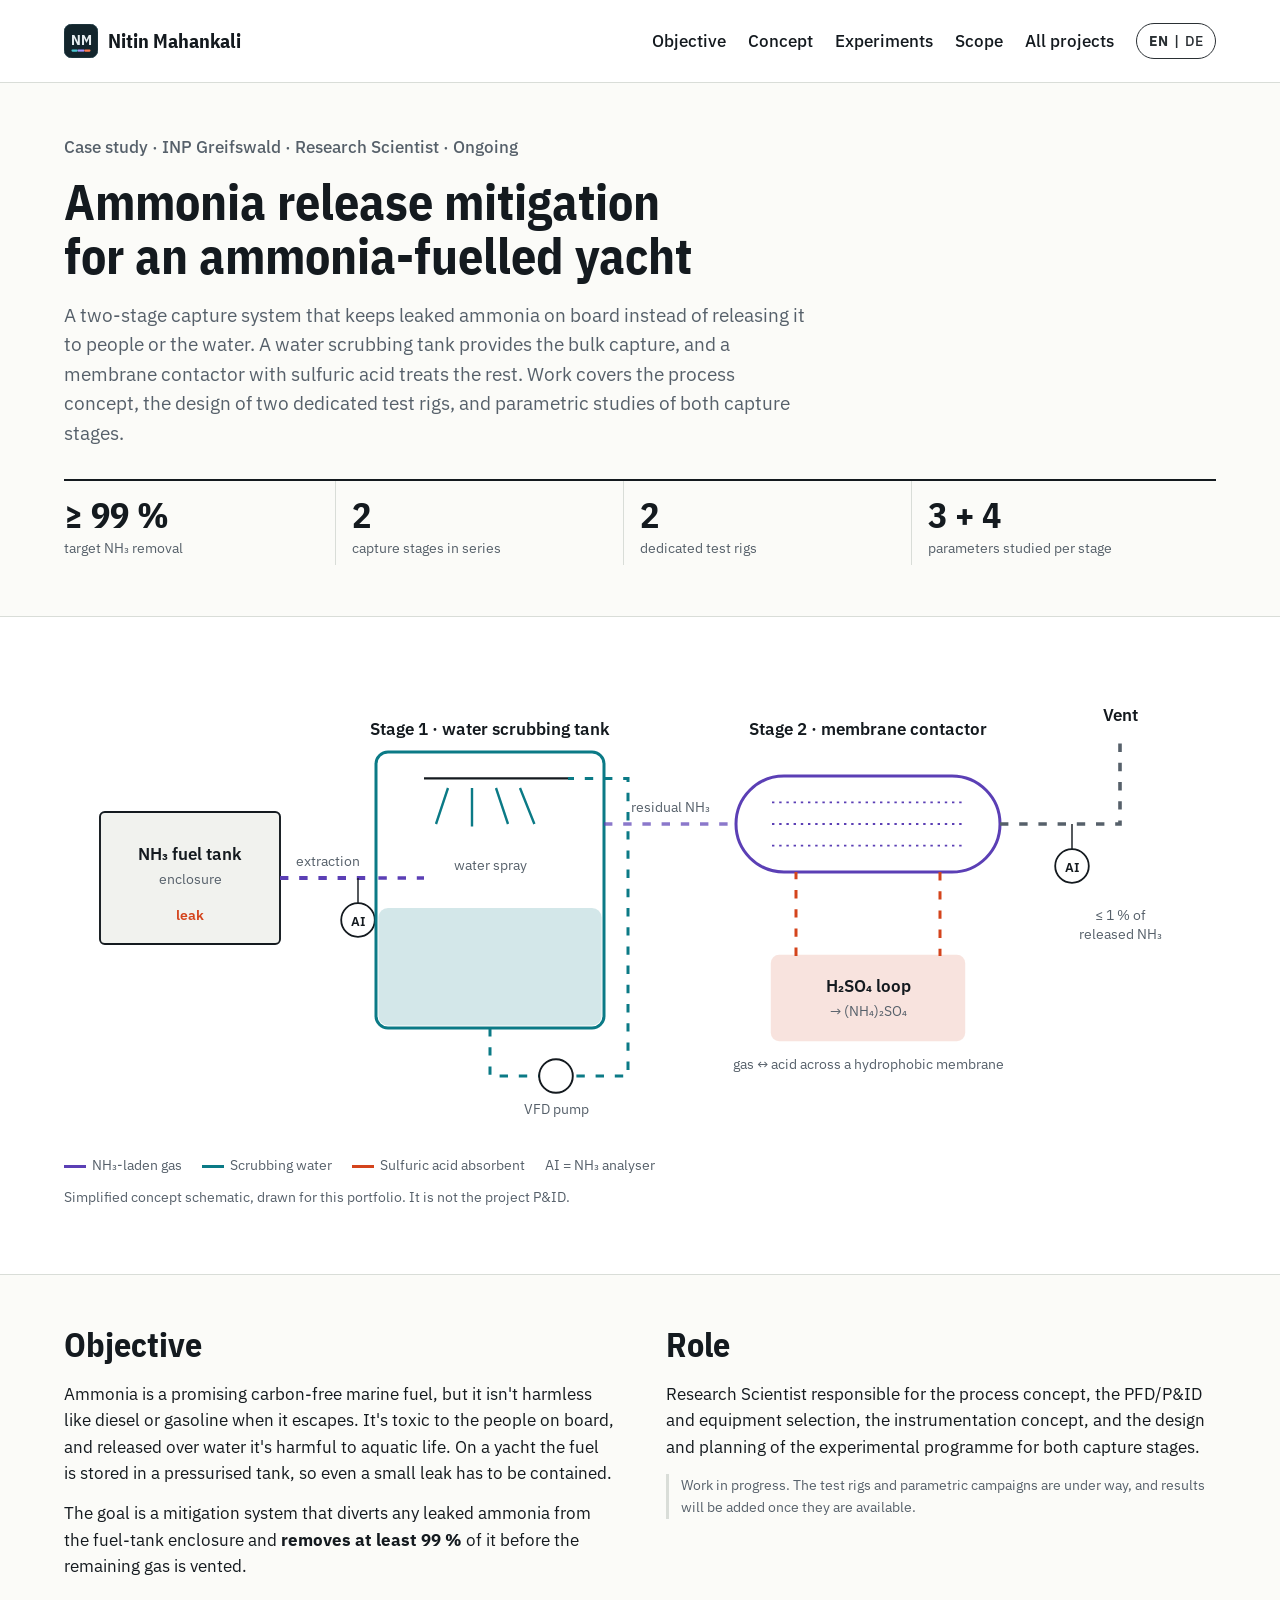
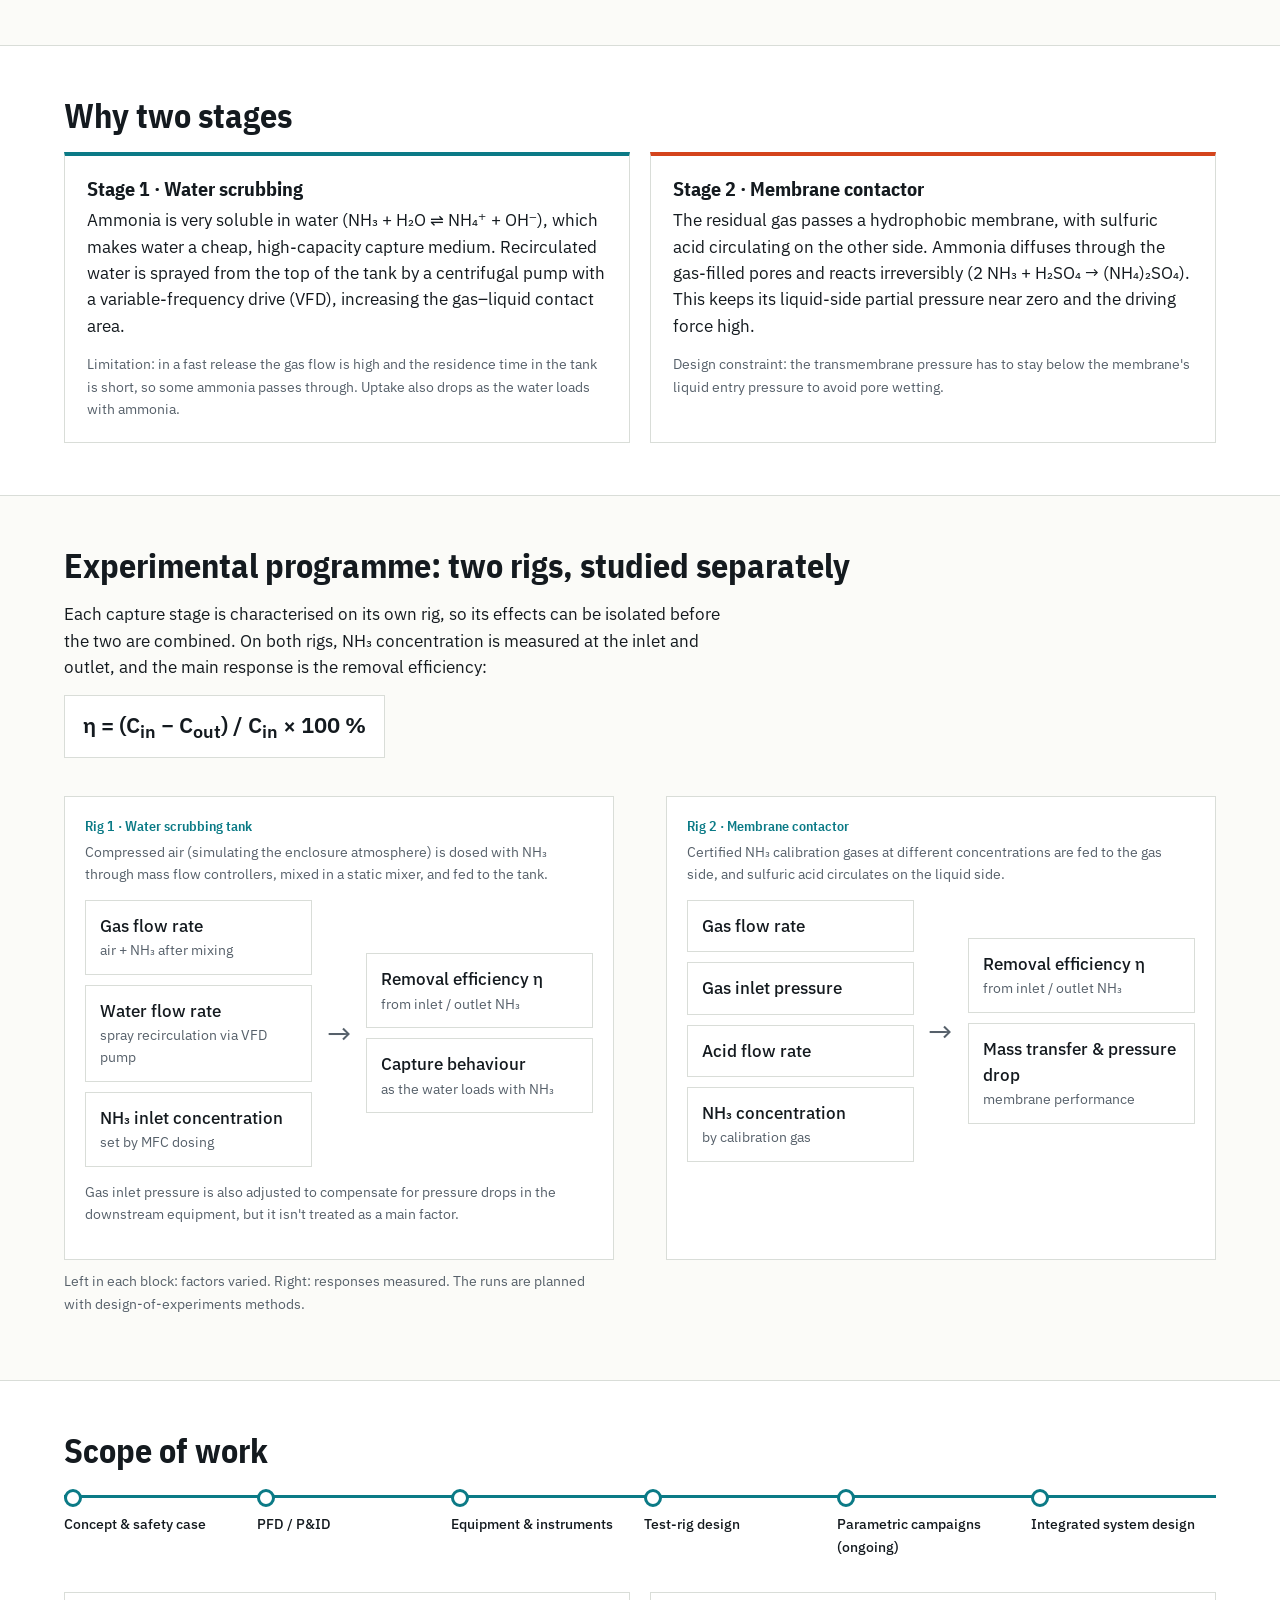
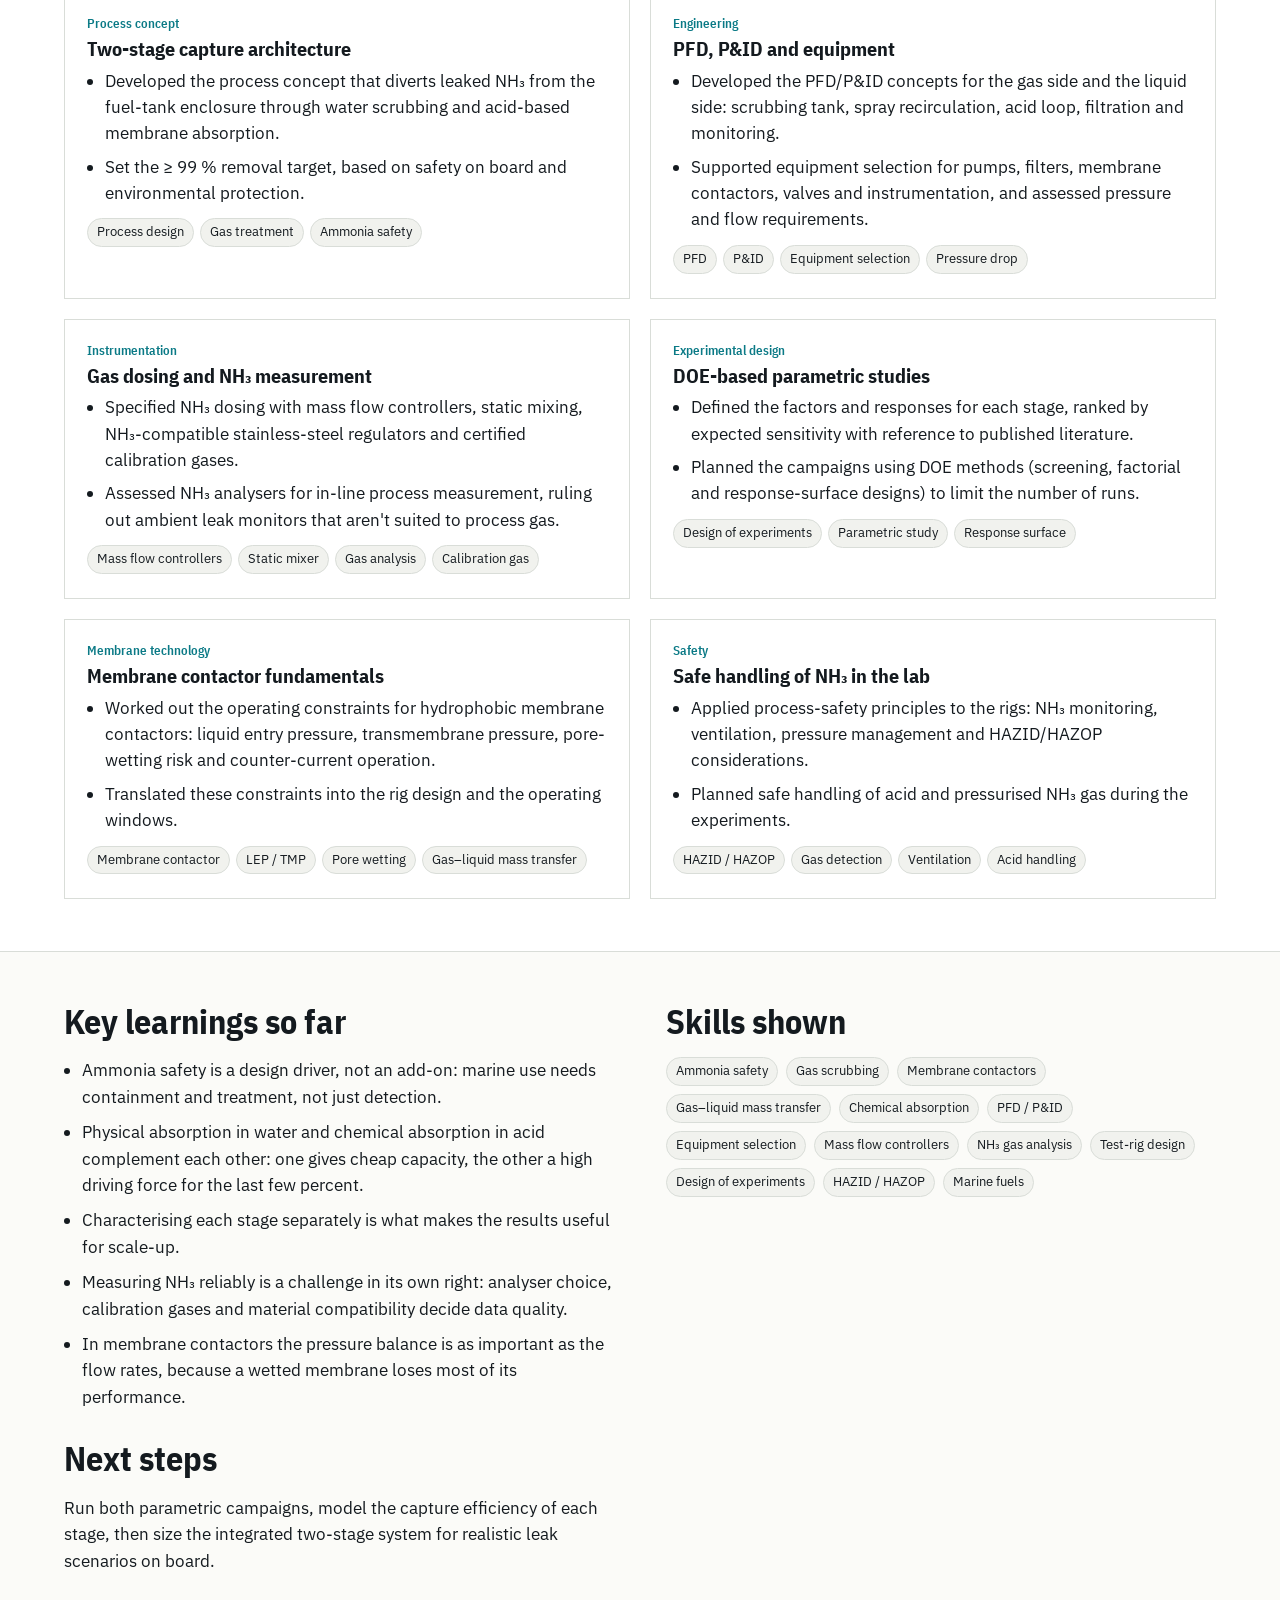
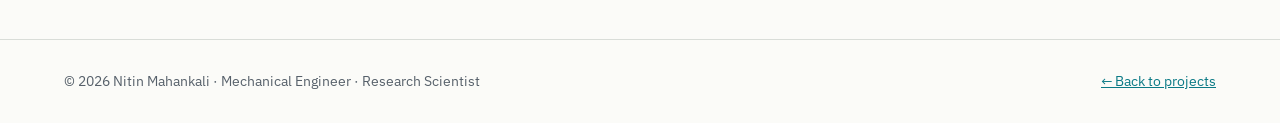
==== commit 034f5db0: "Add files via upload Add German version and EN/DE switch" ====
--- a/projects/ammonia-mitigation.html
+++ b/projects/ammonia-mitigation.html
@@ -4,6 +4,10 @@
 <meta charset="utf-8">
 <meta name="viewport" content="width=device-width, initial-scale=1">
 <title>Ammonia Release Mitigation | Nitin Mahankali</title>
+<link rel="icon" href="data:image/svg+xml,%3Csvg xmlns='http://www.w3.org/2000/svg' viewBox='0 0 64 64'%3E%3Crect width='64' height='64' rx='15' fill='%2313252c' stroke='%232c4a54' stroke-width='1.5'/%3E%3Ctext x='32' y='40' text-anchor='middle' font-family='IBM Plex Sans Condensed, Arial Narrow, Arial, sans-serif' font-weight='700' font-size='28' letter-spacing='-0.5' fill='%23e8eff1'%3ENM%3C/text%3E%3Crect x='14' y='48' width='12' height='4' rx='2' fill='%234cc6d1'/%3E%3Crect x='26' y='48' width='12' height='4' fill='%23a993ff'/%3E%3Crect x='38' y='48' width='12' height='4' rx='2' fill='%23ff7a52'/%3E%3C/svg%3E">
+<link rel="alternate" hreflang="en" href="https://nitin14999.github.io/Nitin_Mahankali/projects/ammonia-mitigation.html">
+<link rel="alternate" hreflang="de" href="https://nitin14999.github.io/Nitin_Mahankali/de/projects/ammonia-mitigation.html">
+<link rel="alternate" hreflang="x-default" href="https://nitin14999.github.io/Nitin_Mahankali/projects/ammonia-mitigation.html">
 <meta name="description" content="Case study: two-stage ammonia release mitigation for an ammonia-fuelled yacht: water scrubbing and sulfuric-acid membrane contactor, test-rig design and DOE-based parametric studies at INP Greifswald.">
 <link rel="preconnect" href="https://fonts.googleapis.com">
 <link href="https://fonts.googleapis.com/css2?family=IBM+Plex+Sans+Condensed:wght@600;700&family=IBM+Plex+Sans:wght@400;500;600&display=swap" rel="stylesheet">
@@ -103,9 +107,10 @@
 </head>
 <body>
 <nav>
-<a class="logo" href="https://nitin14999.github.io/Nitin_Mahankali/">NM</a>
+<a class="logo" href="https://nitin14999.github.io/Nitin_Mahankali/" aria-label="Nitin Mahankali, home" style="display:flex;align-items:center;gap:10px;text-decoration:none"><svg viewBox="0 0 64 64" width="34" height="34" aria-hidden="true"><rect width="64" height="64" rx="15" fill="#13252c" stroke="#2c4a54" stroke-width="1.5"/><text x="32" y="40" text-anchor="middle" font-family="IBM Plex Sans Condensed, Arial Narrow, Arial, sans-serif" font-weight="700" font-size="28" letter-spacing="-0.5" fill="#e8eff1">NM</text><rect x="14" y="48" width="12" height="4" rx="2" fill="#4cc6d1"/><rect x="26" y="48" width="12" height="4" fill="#a993ff"/><rect x="38" y="48" width="12" height="4" rx="2" fill="#ff7a52"/></svg>Nitin Mahankali</a>
 <a href="#objective">Objective</a><a href="#concept">Concept</a><a href="#experiments">Experiments</a><a href="#scope">Scope</a>
 <a href="https://nitin14999.github.io/Nitin_Mahankali/#projects">All projects</a>
+<span class="lang" style="display:inline-flex;align-items:center;gap:6px;font-weight:600;font-size:14px;border:1px solid currentColor;border-radius:99px;padding:6px 12px;opacity:.9"><b>EN</b><span aria-hidden="true">|</span><a href="../de/projects/ammonia-mitigation.html" hreflang="de" lang="de" style="text-decoration:none;padding:0" aria-label="Deutsche Version">DE</a></span>
 </nav>
 
 <header class="band">
